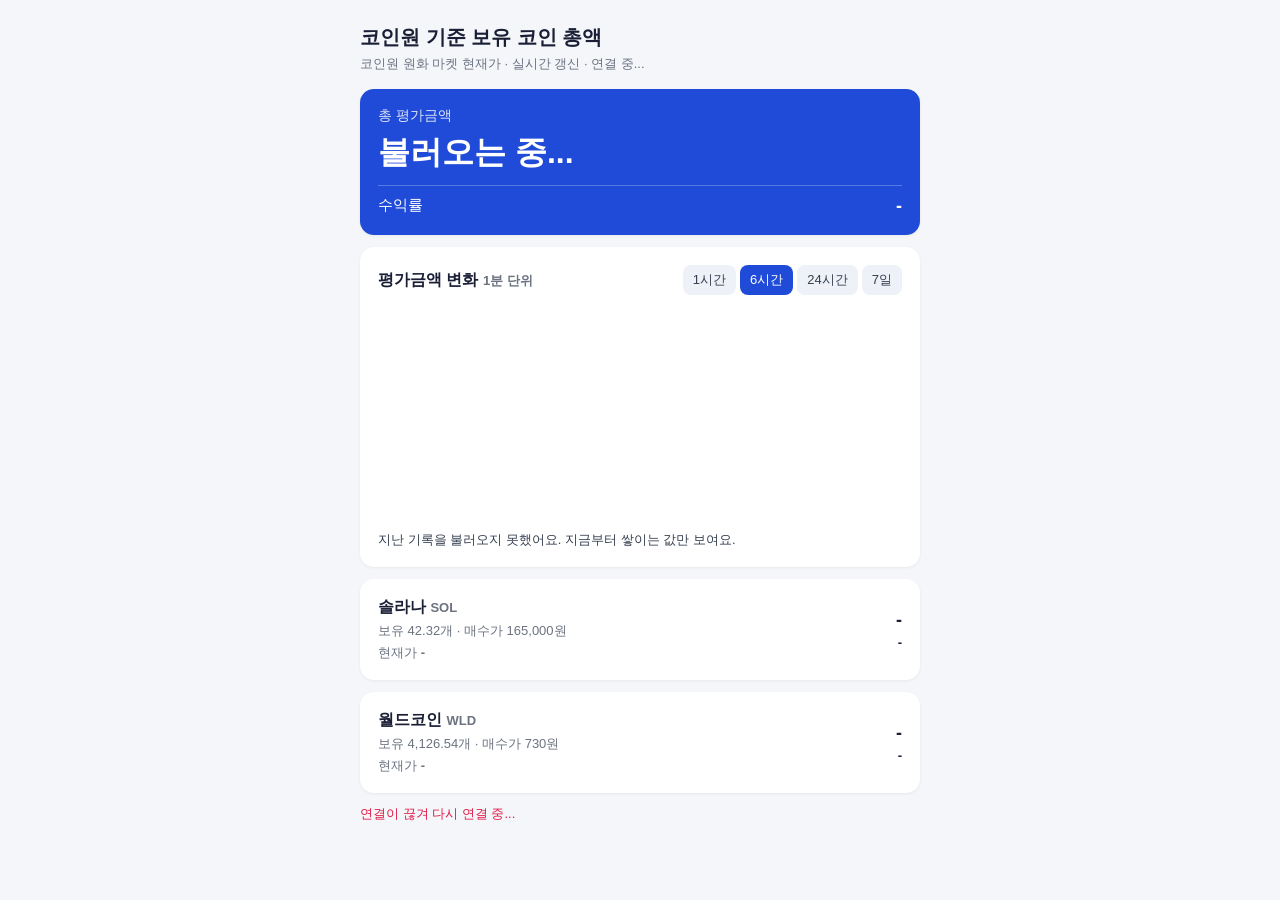
==== index.html @ b9e8d207 "Add files via upload" ====
<!doctype html>
<html lang="ko"><head><meta charset="utf-8"><meta name="viewport" content="width=device-width,initial-scale=1,viewport-fit=cover">
<link rel="manifest" href="manifest.webmanifest">
<link rel="apple-touch-icon" href="apple-touch-icon.png">
<meta name="apple-mobile-web-app-capable" content="yes">
<meta name="mobile-web-app-capable" content="yes">
<meta name="apple-mobile-web-app-title" content="코인 총액">
<meta name="apple-mobile-web-app-status-bar-style" content="default">
<meta name="theme-color" content="#1f4bd8">
<title>코인원 기준 보유 코인 총액</title>
<style>
body{padding-top:max(24px,env(safe-area-inset-top))!important;font-family:-apple-system,"Apple SD Gothic Neo","Malgun Gothic",sans-serif;background:#f4f6fa;margin:0;padding:24px;color:#1a1f36}
.wrap{max-width:560px;margin:auto}
h1{font-size:20px;margin:0 0 4px}.sub{color:#6b7280;font-size:13px;margin-bottom:16px}
.card{background:#fff;border-radius:14px;padding:18px;margin-bottom:12px;box-shadow:0 1px 3px rgba(0,0,0,.06)}
.total{background:#1f4bd8;color:#fff}.total .label{opacity:.85;font-size:14px}.total .v{font-size:32px;font-weight:700;margin-top:6px}
.pl{margin-top:10px;font-size:15px;display:flex;justify-content:space-between;border-top:1px solid rgba(255,255,255,.25);padding-top:10px}
.pl b{font-size:18px}
.row{display:flex;justify-content:space-between;align-items:center;gap:8px}
.name{font-weight:700;font-size:16px}.muted{color:#6b7280;font-size:13px;margin-top:4px}
.val{font-weight:700;font-size:18px;text-align:right}
.up{color:#e11d48}.down{color:#2563eb}
.err{color:#e11d48;font-size:13px;margin-top:8px}
.chart-head{display:flex;justify-content:space-between;align-items:center;margin-bottom:10px}
.tabs button{border:0;background:#eef1f7;color:#374151;padding:6px 10px;border-radius:8px;font-size:13px;margin-left:4px;cursor:pointer}
.tabs button.on{background:#1f4bd8;color:#fff}
#chart{width:100%;height:220px;display:block;touch-action:none}
.tip{font-size:13px;color:#374151;min-height:18px;margin-top:6px}
</style></head><body><div class="wrap">
<h1>코인원 기준 보유 코인 총액</h1>
<div class="sub">코인원 원화 마켓 현재가 · 실시간 갱신 · <span id="time">연결 중...</span></div>
<div class="card total"><div class="label">총 평가금액</div><div class="v" id="total">불러오는 중...</div>
<div class="pl"><span>수익률</span><span><b id="rate2">-</b> <span id="profit2"></span></span></div></div>
<div class="card"><div class="chart-head"><div class="name">평가금액 변화 <span class="muted">1분 단위</span></div>
<div class="tabs"><button data-m="60">1시간</button><button data-m="360" class="on">6시간</button><button data-m="1440">24시간</button><button data-m="10080">7일</button></div></div>
<canvas id="chart"></canvas><div class="tip" id="tip">기록 불러오는 중...</div></div>
<div id="list"></div>
<div class="err" id="err"></div>
</div>
<script>
const coins=[{sym:'SOL',name:'솔라나',qty:42.32,buy:165000},{sym:'WLD',name:'월드코인',qty:4126.54,buy:730}];
const won=n=>Math.round(n).toLocaleString('ko-KR')+'원';
const sign=n=>(n>=0?'+':'-');
document.getElementById('list').innerHTML=coins.map(c=>`<div class="card"><div class="row"><div>
<div class="name">${c.name} <span class="muted">${c.sym}</span></div>
<div class="muted">보유 ${c.qty.toLocaleString('ko-KR')}개 · 매수가 ${c.buy.toLocaleString('ko-KR')}원</div>
<div class="muted">현재가 <b id="p-${c.sym}">-</b> <span id="r-${c.sym}"></span></div></div>
<div class="val"><div id="v-${c.sym}">-</div><div id="g-${c.sym}" style="font-size:13px;margin-top:4px">-</div></div></div></div>`).join('');
function render(){
  if(coins.some(c=>c.price==null))return;
  let sum=0;
  coins.forEach(c=>{const v=c.price*c.qty;sum+=v;
    document.getElementById('p-'+c.sym).textContent=c.price.toLocaleString('ko-KR')+'원';
    const r=document.getElementById('r-'+c.sym);r.textContent=sign(c.rate)+Math.abs(c.rate).toFixed(2)+'%';r.className=c.rate>=0?'up':'down';
    document.getElementById('v-'+c.sym).textContent=won(v);
    const cost=c.buy*c.qty,gp=v-cost,gr=gp/cost*100,g=document.getElementById('g-'+c.sym);
    g.textContent=sign(gr)+Math.abs(gr).toFixed(2)+'% ('+sign(gp)+won(Math.abs(gp))+')';g.className=gr>=0?'up':'down';});
  const tc=coins.reduce((a,c)=>a+c.buy*c.qty,0),p2=sum-tc,pr2=p2/tc*100;
  document.getElementById('rate2').textContent=sign(pr2)+Math.abs(pr2).toFixed(2)+'%';
  document.getElementById('profit2').textContent='('+sign(p2)+won(Math.abs(p2))+')';
  document.getElementById('total').textContent=won(sum);
  document.title=won(sum)+' ('+sign(pr2)+Math.abs(pr2).toFixed(2)+'%)';
}
let ws,pingTimer;
function connect(){
  ws=new WebSocket('wss://stream.coinone.co.kr');
  ws.onopen=()=>{document.getElementById('err').textContent='';
    coins.forEach(c=>ws.send(JSON.stringify({request_type:'SUBSCRIBE',channel:'TICKER',topic:{quote_currency:'KRW',target_currency:c.sym}})));
    clearInterval(pingTimer);pingTimer=setInterval(()=>ws.readyState===1&&ws.send(JSON.stringify({request_type:'PING'})),60000);};
  ws.onmessage=e=>{const m=JSON.parse(e.data);if(m.response_type!=='DATA')return;const d=m.data;
    const c=coins.find(x=>x.sym===d.target_currency);if(!c)return;c.price=+d.last;c.rate=(d.last-d.first)/d.first*100;
    document.getElementById('time').textContent=new Date(+d.timestamp).toLocaleTimeString('ko-KR')+' 기준';render();addLive();};
  ws.onclose=()=>{document.getElementById('err').textContent='연결이 끊겨 다시 연결 중...';setTimeout(connect,3000)};
}

// ---- 차트 ----
const STEP=60000;let series=new Map(),range=360,hover=null;
const totalOf=(s,w)=>s*coins[0].qty+w*coins[1].qty;
const COST=coins.reduce((a,c)=>a+c.buy*c.qty,0);
async function loadHistory(){
  try{const h=await (await fetch('https://raw.githubusercontent.com/jtl10231-oss/coin-total/data/history.json?t='+Date.now())).json();
    h.SOL.forEach((v,i)=>{const t=h.t0+i*h.step;if(!series.has(t))series.set(t,totalOf(v,h.WLD[i]))});drawChart();
  }catch(e){document.getElementById('tip').textContent='지난 기록을 불러오지 못했어요. 지금부터 쌓이는 값만 보여요.'}
}
function addLive(){if(coins.some(c=>c.price==null))return;const t=Math.floor(Date.now()/STEP)*STEP;series.set(t,totalOf(coins[0].price,coins[1].price));drawChart();}
const man=v=>(v/10000).toLocaleString('ko-KR',{maximumFractionDigits:0})+'만';
const hm=t=>{const d=new Date(t);return (range>1440?(d.getMonth()+1)+'/'+d.getDate()+' ':'')+String(d.getHours()).padStart(2,'0')+':'+String(d.getMinutes()).padStart(2,'0')};
function pts(){const now=Date.now(),from=now-range*STEP;return [...series.entries()].filter(([t])=>t>=from).sort((a,b)=>a[0]-b[0]);}
function drawChart(){
  const cv=document.getElementById('chart'),dpr=window.devicePixelRatio||1,W=cv.clientWidth,H=cv.clientHeight;
  cv.width=W*dpr;cv.height=H*dpr;const g=cv.getContext('2d');g.scale(dpr,dpr);g.clearRect(0,0,W,H);
  const p=pts();if(p.length<2){return}
  const L=6,R=W-52,T=8,B=H-22;
  let lo=Math.min(...p.map(x=>x[1])),hi=Math.max(...p.map(x=>x[1]));
  if(COST>lo-(hi-lo)*0.3&&COST<hi+(hi-lo)*0.3){lo=Math.min(lo,COST);hi=Math.max(hi,COST)}
  const pad=(hi-lo)*0.08||hi*0.001;lo-=pad;hi+=pad;
  const t0=p[0][0],t1=p[p.length-1][0];
  const X=t=>L+(R-L)*(t-t0)/Math.max(1,t1-t0),Y=v=>B-(B-T)*(v-lo)/(hi-lo);
  g.font='11px -apple-system,sans-serif';g.fillStyle='#9ca3af';g.strokeStyle='#eef1f7';g.lineWidth=1;
  for(let i=0;i<=3;i++){const v=lo+(hi-lo)*i/3,y=Y(v);g.beginPath();g.moveTo(L,y);g.lineTo(R,y);g.stroke();g.fillText(man(v),R+4,y+4);}
  g.fillText(hm(t0),L,H-6);const e=hm(t1);g.fillText(e,R-g.measureText(e).width,H-6);
  if(COST>lo&&COST<hi){g.setLineDash([4,4]);g.strokeStyle='#9ca3af';g.beginPath();g.moveTo(L,Y(COST));g.lineTo(R,Y(COST));g.stroke();g.setLineDash([]);g.fillStyle='#6b7280';g.fillText('본전',L+2,Y(COST)-4);}
  const last=p[p.length-1][1],col=last>=COST?'#e11d48':'#2563eb';
  g.strokeStyle=col;g.lineWidth=1.8;g.beginPath();p.forEach(([t,v],i)=>i?g.lineTo(X(t),Y(v)):g.moveTo(X(t),Y(v)));g.stroke();
  let sel=p[p.length-1];
  if(hover!=null){const tt=t0+(t1-t0)*Math.min(1,Math.max(0,(hover-L)/(R-L)));sel=p.reduce((a,b)=>Math.abs(b[0]-tt)<Math.abs(a[0]-tt)?b:a);
    g.strokeStyle='#d1d5db';g.lineWidth=1;g.beginPath();g.moveTo(X(sel[0]),T);g.lineTo(X(sel[0]),B);g.stroke();}
  g.fillStyle=col;g.beginPath();g.arc(X(sel[0]),Y(sel[1]),3.5,0,7);g.fill();
  const r=(sel[1]-COST)/COST*100,d=new Date(sel[0]);
  document.getElementById('tip').innerHTML=`${d.getMonth()+1}/${d.getDate()} ${String(d.getHours()).padStart(2,'0')}:${String(d.getMinutes()).padStart(2,'0')} · <b>${won(sel[1])}</b> <span class="${r>=0?'up':'down'}">${sign(r)}${Math.abs(r).toFixed(2)}%</span>`;
}
const cvs=document.getElementById('chart');
const mv=e=>{const b=cvs.getBoundingClientRect();hover=(e.touches?e.touches[0].clientX:e.clientX)-b.left;drawChart();};
cvs.addEventListener('mousemove',mv);cvs.addEventListener('touchmove',mv,{passive:true});cvs.addEventListener('touchstart',mv,{passive:true});
['mouseleave','touchend'].forEach(ev=>cvs.addEventListener(ev,()=>{hover=null;drawChart()}));
document.querySelectorAll('.tabs button').forEach(b=>b.onclick=()=>{document.querySelectorAll('.tabs button').forEach(x=>x.classList.remove('on'));b.classList.add('on');range=+b.dataset.m;drawChart();});
window.addEventListener('resize',drawChart);
loadHistory();setInterval(loadHistory,5*60000);

if('serviceWorker' in navigator)navigator.serviceWorker.register('sw.js').catch(()=>{});
connect();
</script></body></html>
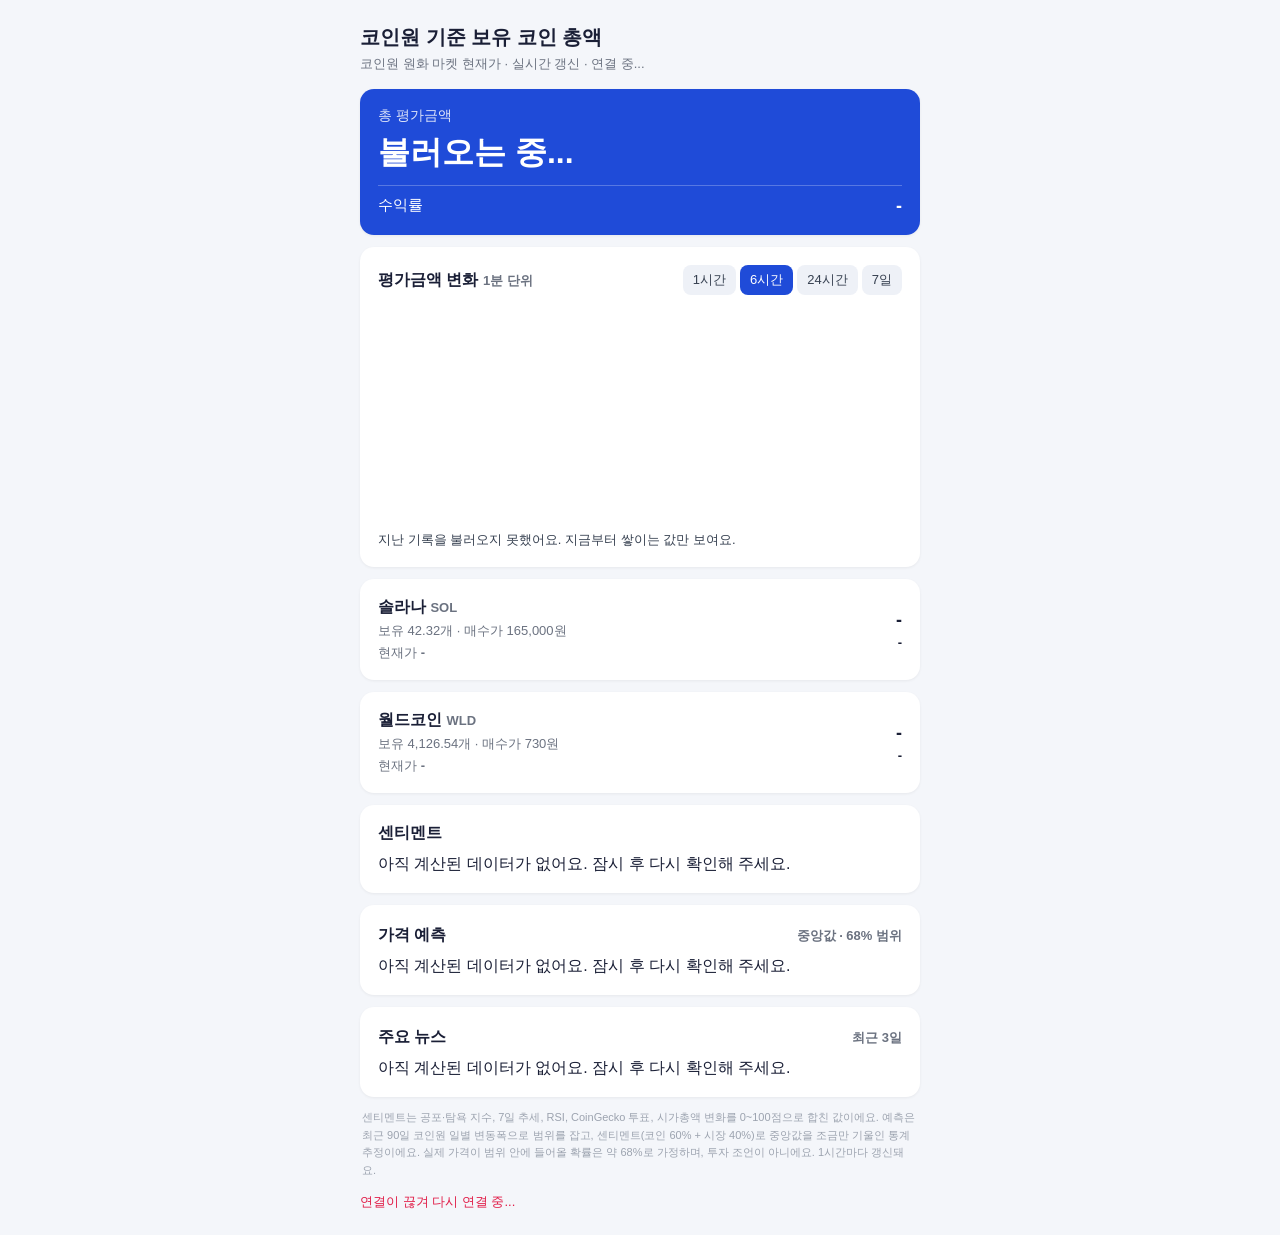
==== commit 8702704e: "Add files via upload" ====
--- a/index.html
+++ b/index.html
@@ -26,6 +26,21 @@
 .tabs button.on{background:#1f4bd8;color:#fff}
 #chart{width:100%;height:220px;display:block;touch-action:none}
 .tip{font-size:13px;color:#374151;min-height:18px;margin-top:6px}
+.sec-title{font-weight:700;font-size:16px;margin-bottom:10px;display:flex;justify-content:space-between;align-items:baseline}
+.senti{padding:10px 0;border-top:1px solid #f0f2f6}.senti:first-of-type{border-top:0;padding-top:0}
+.senti .top{display:flex;justify-content:space-between;align-items:baseline}
+.bar{height:8px;border-radius:4px;background:linear-gradient(90deg,#2563eb,#9ca3af 50%,#e11d48);position:relative;margin:8px 0 6px}
+.bar i{position:absolute;top:-4px;width:4px;height:16px;border-radius:2px;background:#111827;transform:translateX(-2px)}
+.parts{font-size:12px;color:#6b7280;line-height:1.6}
+table.fc{width:100%;border-collapse:collapse;font-size:13px}
+table.fc th{color:#6b7280;font-weight:600;text-align:right;padding:6px 4px;border-bottom:1px solid #eef1f7}
+table.fc th:first-child,table.fc td:first-child{text-align:left}
+table.fc td{text-align:right;padding:8px 4px;border-bottom:1px solid #f4f6fa;vertical-align:top}
+table.fc td b{font-size:14px}.rng{display:block;font-size:11px;color:#9ca3af;margin-top:2px}
+.news h4{margin:12px 0 6px;font-size:14px}.news h4:first-child{margin-top:0}
+.news a{display:block;color:#1a1f36;text-decoration:none;font-size:14px;line-height:1.45;padding:6px 0;border-top:1px solid #f4f6fa}
+.news a span{display:block;font-size:11px;color:#9ca3af;margin-top:2px}
+.note{font-size:11px;color:#9ca3af;line-height:1.6;margin:4px 2px 14px}
 </style></head><body><div class="wrap">
 <h1>코인원 기준 보유 코인 총액</h1>
 <div class="sub">코인원 원화 마켓 현재가 · 실시간 갱신 · <span id="time">연결 중...</span></div>
@@ -35,6 +50,10 @@
 <div class="tabs"><button data-m="60">1시간</button><button data-m="360" class="on">6시간</button><button data-m="1440">24시간</button><button data-m="10080">7일</button></div></div>
 <canvas id="chart"></canvas><div class="tip" id="tip">기록 불러오는 중...</div></div>
 <div id="list"></div>
+<div class="card"><div class="sec-title">센티멘트 <span class="muted" id="fcTime"></span></div><div id="senti">불러오는 중...</div></div>
+<div class="card"><div class="sec-title">가격 예측 <span class="muted">중앙값 · 68% 범위</span></div><div id="fc">불러오는 중...</div></div>
+<div class="card news"><div class="sec-title">주요 뉴스 <span class="muted">최근 3일</span></div><div id="news">불러오는 중...</div></div>
+<div class="note">센티멘트는 공포·탐욕 지수, 7일 추세, RSI, CoinGecko 투표, 시가총액 변화를 0~100점으로 합친 값이에요. 예측은 최근 90일 코인원 일별 변동폭으로 범위를 잡고, 센티멘트(코인 60% + 시장 40%)로 중앙값을 조금만 기울인 통계 추정이에요. 실제 가격이 범위 안에 들어올 확률은 약 68%로 가정하며, 투자 조언이 아니에요. 1시간마다 갱신돼요.</div>
 <div class="err" id="err"></div>
 </div>
 <script>
@@ -117,6 +136,32 @@
 window.addEventListener('resize',drawChart);
 loadHistory();setInterval(loadHistory,5*60000);
 
+
+// ---- 센티멘트 · 예측 · 뉴스 ----
+const r100=v=>Math.round(v/100)*100, r1=v=>Math.round(v), r1000=v=>Math.round(v/1000)*1000;
+const fmtW=v=>v.toLocaleString('ko-KR')+'원';
+const ago=t=>{const m=Math.round((Date.now()-t)/60000);return m<60?m+'분 전':m<1440?Math.round(m/60)+'시간 전':Math.round(m/1440)+'일 전'};
+const esc=x=>String(x).replace(/[&<>"]/g,c=>({'&':'&amp;','<':'&lt;','>':'&gt;','"':'&quot;'}[c]));
+function sentiRow(name,o){const sc=o.score,cl=sc>=60?'up':sc<40?'down':'';
+  return `<div class="senti"><div class="top"><span class="name">${name}</span><span><b class="${cl}" style="font-size:18px">${sc}</b><span class="muted"> / 100 · ${o.label}</span></span></div>
+  <div class="bar"><i style="left:${sc}%"></i></div><div class="parts">${o.parts.map(p=>`${p.name} ${esc(p.raw)}`).join(' · ')}</div></div>`}
+async function loadForecast(){
+  try{
+    const f=await (await fetch('https://raw.githubusercontent.com/jtl10231-oss/coin-total/data/forecast.json?t='+Date.now())).json();
+    const d=new Date(f.updated);document.getElementById('fcTime').textContent=`${d.getMonth()+1}/${d.getDate()} ${String(d.getHours()).padStart(2,'0')}:${String(d.getMinutes()).padStart(2,'0')} 계산`;
+    document.getElementById('senti').innerHTML=sentiRow('코인 시장 전반',f.market)+sentiRow('솔라나',f.SOL.sentiment)+sentiRow('월드코인',f.WLD.sentiment);
+    const lab={1:'1일 후',3:'3일 후',7:'7일 후',14:'2주 후'};
+    const rate=v=>`<span class="${v>=0?'up':'down'}">${sign(v)}${Math.abs(v).toFixed(1)}%</span>`;
+    document.getElementById('fc').innerHTML=`<table class="fc"><tr><th>기간</th><th>솔라나</th><th>월드코인</th><th>총 평가금액</th></tr>`+
+      f.forecast.map(x=>`<tr><td>${lab[x.days]}</td>
+      <td><b>${fmtW(r100(x.SOL.mid))}</b><span class="rng">${r100(x.SOL.low).toLocaleString('ko-KR')}~${r100(x.SOL.high).toLocaleString('ko-KR')}</span></td>
+      <td><b>${fmtW(r1(x.WLD.mid))}</b><span class="rng">${r1(x.WLD.low).toLocaleString('ko-KR')}~${r1(x.WLD.high).toLocaleString('ko-KR')}</span></td>
+      <td><b>${fmtW(r1000(x.TOTAL.mid))}</b> ${rate(x.TOTAL.midRate)}<span class="rng">${rate(x.TOTAL.lowRate)} ~ ${rate(x.TOTAL.highRate)}</span></td></tr>`).join('')+`</table>`;
+    const nl=(arr)=>arr.length?arr.map(n=>`<a href="${esc(n.link)}" target="_blank" rel="noopener">${esc(n.title)}<span>${esc(n.source)} · ${ago(n.date)}</span></a>`).join(''):'<div class="muted">최근 3일 뉴스가 없어요.</div>';
+    document.getElementById('news').innerHTML=`<h4>솔라나</h4>${nl(f.news?.SOL||[])}<h4>월드코인</h4>${nl(f.news?.WLD||[])}`;
+  }catch(e){['senti','fc','news'].forEach(id=>document.getElementById(id).textContent='아직 계산된 데이터가 없어요. 잠시 후 다시 확인해 주세요.')}
+}
+loadForecast();setInterval(loadForecast,10*60000);
 if('serviceWorker' in navigator)navigator.serviceWorker.register('sw.js').catch(()=>{});
 connect();
 </script></body></html>
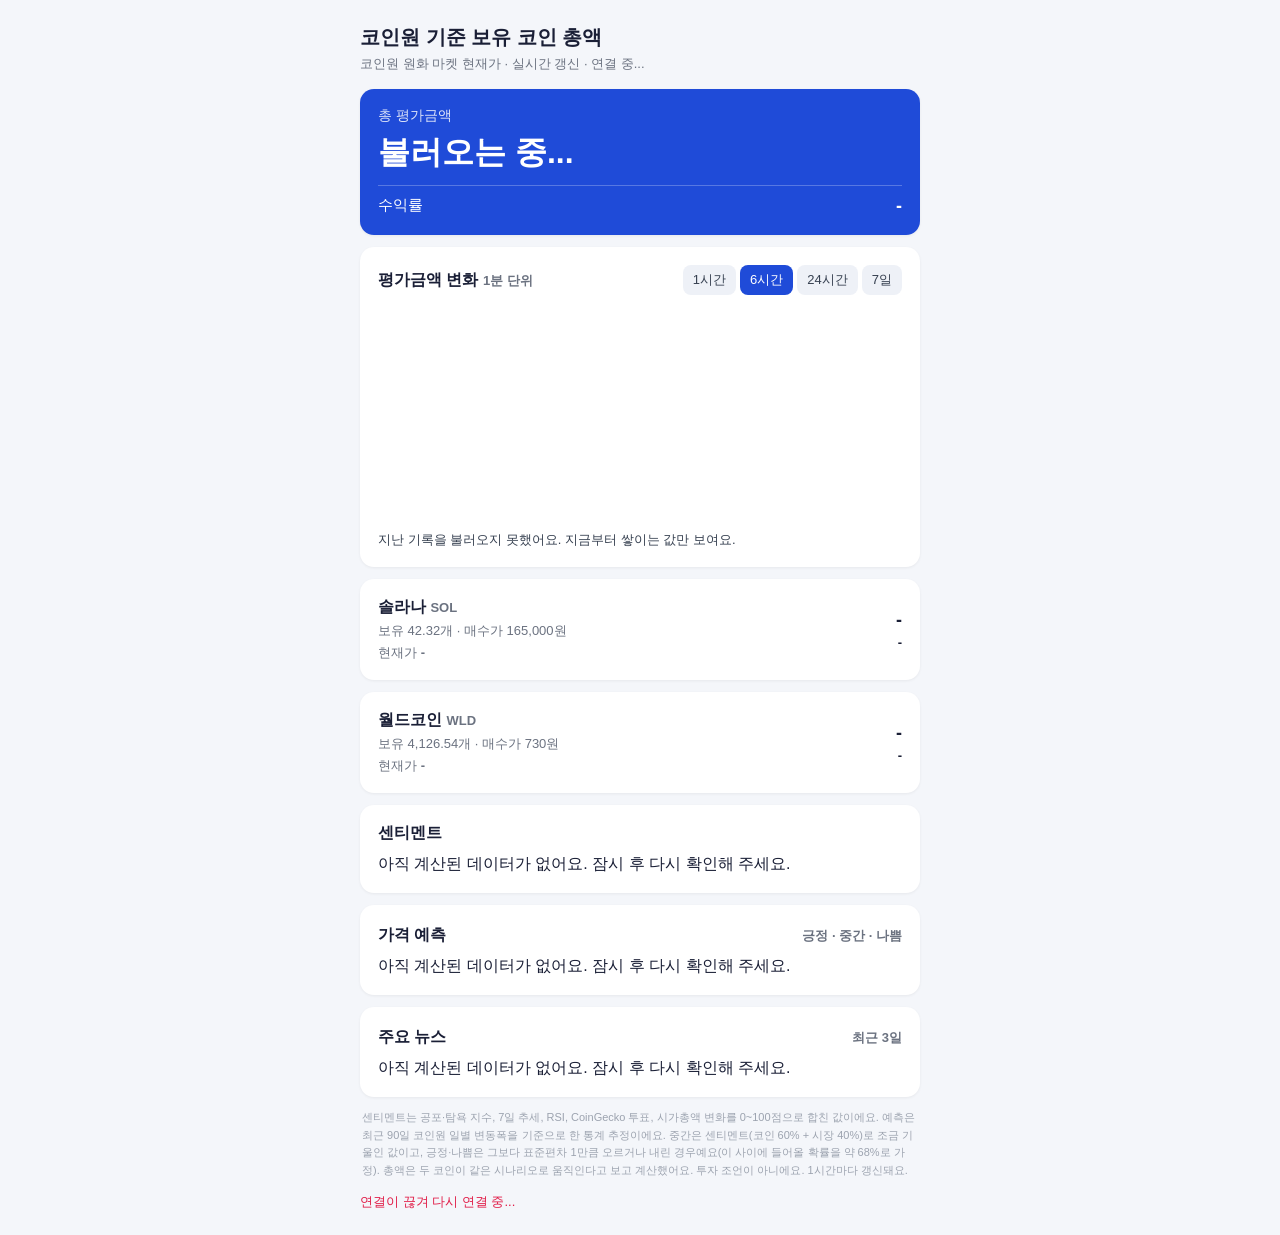
==== commit 6b669667: "Add files via upload" ====
--- a/index.html
+++ b/index.html
@@ -36,7 +36,8 @@
 table.fc th{color:#6b7280;font-weight:600;text-align:right;padding:6px 4px;border-bottom:1px solid #eef1f7}
 table.fc th:first-child,table.fc td:first-child{text-align:left}
 table.fc td{text-align:right;padding:8px 4px;border-bottom:1px solid #f4f6fa;vertical-align:top}
-table.fc td b{font-size:14px}.rng{display:block;font-size:11px;color:#9ca3af;margin-top:2px}
+table.fc td b{font-size:14px}
+table.fc tr.grp td{font-weight:700;color:#1a1f36;background:#f7f8fb;padding:6px 6px;font-size:13px}.rng{display:block;font-size:11px;color:#9ca3af;margin-top:2px}
 .news h4{margin:12px 0 6px;font-size:14px}.news h4:first-child{margin-top:0}
 .news a{display:block;color:#1a1f36;text-decoration:none;font-size:14px;line-height:1.45;padding:6px 0;border-top:1px solid #f4f6fa}
 .news a span{display:block;font-size:11px;color:#9ca3af;margin-top:2px}
@@ -51,9 +52,9 @@
 <canvas id="chart"></canvas><div class="tip" id="tip">기록 불러오는 중...</div></div>
 <div id="list"></div>
 <div class="card"><div class="sec-title">센티멘트 <span class="muted" id="fcTime"></span></div><div id="senti">불러오는 중...</div></div>
-<div class="card"><div class="sec-title">가격 예측 <span class="muted">중앙값 · 68% 범위</span></div><div id="fc">불러오는 중...</div></div>
+<div class="card"><div class="sec-title">가격 예측 <span class="muted">긍정 · 중간 · 나쁨</span></div><div id="fc">불러오는 중...</div></div>
 <div class="card news"><div class="sec-title">주요 뉴스 <span class="muted">최근 3일</span></div><div id="news">불러오는 중...</div></div>
-<div class="note">센티멘트는 공포·탐욕 지수, 7일 추세, RSI, CoinGecko 투표, 시가총액 변화를 0~100점으로 합친 값이에요. 예측은 최근 90일 코인원 일별 변동폭으로 범위를 잡고, 센티멘트(코인 60% + 시장 40%)로 중앙값을 조금만 기울인 통계 추정이에요. 실제 가격이 범위 안에 들어올 확률은 약 68%로 가정하며, 투자 조언이 아니에요. 1시간마다 갱신돼요.</div>
+<div class="note">센티멘트는 공포·탐욕 지수, 7일 추세, RSI, CoinGecko 투표, 시가총액 변화를 0~100점으로 합친 값이에요. 예측은 최근 90일 코인원 일별 변동폭을 기준으로 한 통계 추정이에요. 중간은 센티멘트(코인 60% + 시장 40%)로 조금 기울인 값이고, 긍정·나쁨은 그보다 표준편차 1만큼 오르거나 내린 경우예요(이 사이에 들어올 확률을 약 68%로 가정). 총액은 두 코인이 같은 시나리오로 움직인다고 보고 계산했어요. 투자 조언이 아니에요. 1시간마다 갱신돼요.</div>
 <div class="err" id="err"></div>
 </div>
 <script>
@@ -152,11 +153,12 @@
     document.getElementById('senti').innerHTML=sentiRow('코인 시장 전반',f.market)+sentiRow('솔라나',f.SOL.sentiment)+sentiRow('월드코인',f.WLD.sentiment);
     const lab={1:'1일 후',3:'3일 후',7:'7일 후',14:'2주 후'};
     const rate=v=>`<span class="${v>=0?'up':'down'}">${sign(v)}${Math.abs(v).toFixed(1)}%</span>`;
-    document.getElementById('fc').innerHTML=`<table class="fc"><tr><th>기간</th><th>솔라나</th><th>월드코인</th><th>총 평가금액</th></tr>`+
-      f.forecast.map(x=>`<tr><td>${lab[x.days]}</td>
-      <td><b>${fmtW(r100(x.SOL.mid))}</b><span class="rng">${r100(x.SOL.low).toLocaleString('ko-KR')}~${r100(x.SOL.high).toLocaleString('ko-KR')}</span></td>
-      <td><b>${fmtW(r1(x.WLD.mid))}</b><span class="rng">${r1(x.WLD.low).toLocaleString('ko-KR')}~${r1(x.WLD.high).toLocaleString('ko-KR')}</span></td>
-      <td><b>${fmtW(r1000(x.TOTAL.mid))}</b> ${rate(x.TOTAL.midRate)}<span class="rng">${rate(x.TOTAL.lowRate)} ~ ${rate(x.TOTAL.highRate)}</span></td></tr>`).join('')+`</table>`;
+    const Q={SOL:coins[0].qty,WLD:coins[1].qty};
+    const sc=[['긍정','high','up'],['중간','mid',''],['나쁨','low','down']];
+    document.getElementById('fc').innerHTML=`<table class="fc"><tr><th>시나리오</th><th>솔라나</th><th>월드코인</th><th>총액 (수익률)</th></tr>`+
+      f.forecast.map(x=>`<tr class="grp"><td colspan="4">${lab[x.days]}</td></tr>`+sc.map(([nm,k,cl])=>{
+        const sp=r100(x.SOL[k]),wp=r1(x.WLD[k]),tot=r1000(sp*Q.SOL+wp*Q.WLD),rt=(tot-COST)/COST*100;
+        return `<tr><td><span class="${cl}">${nm}</span></td><td>${fmtW(sp)}</td><td>${fmtW(wp)}</td><td><b>${fmtW(tot)}</b> ${rate(rt)}</td></tr>`}).join('')).join('')+`</table>`;
     const nl=(arr)=>arr.length?arr.map(n=>`<a href="${esc(n.link)}" target="_blank" rel="noopener">${esc(n.title)}<span>${esc(n.source)} · ${ago(n.date)}</span></a>`).join(''):'<div class="muted">최근 3일 뉴스가 없어요.</div>';
     document.getElementById('news').innerHTML=`<h4>솔라나</h4>${nl(f.news?.SOL||[])}<h4>월드코인</h4>${nl(f.news?.WLD||[])}`;
   }catch(e){['senti','fc','news'].forEach(id=>document.getElementById(id).textContent='아직 계산된 데이터가 없어요. 잠시 후 다시 확인해 주세요.')}
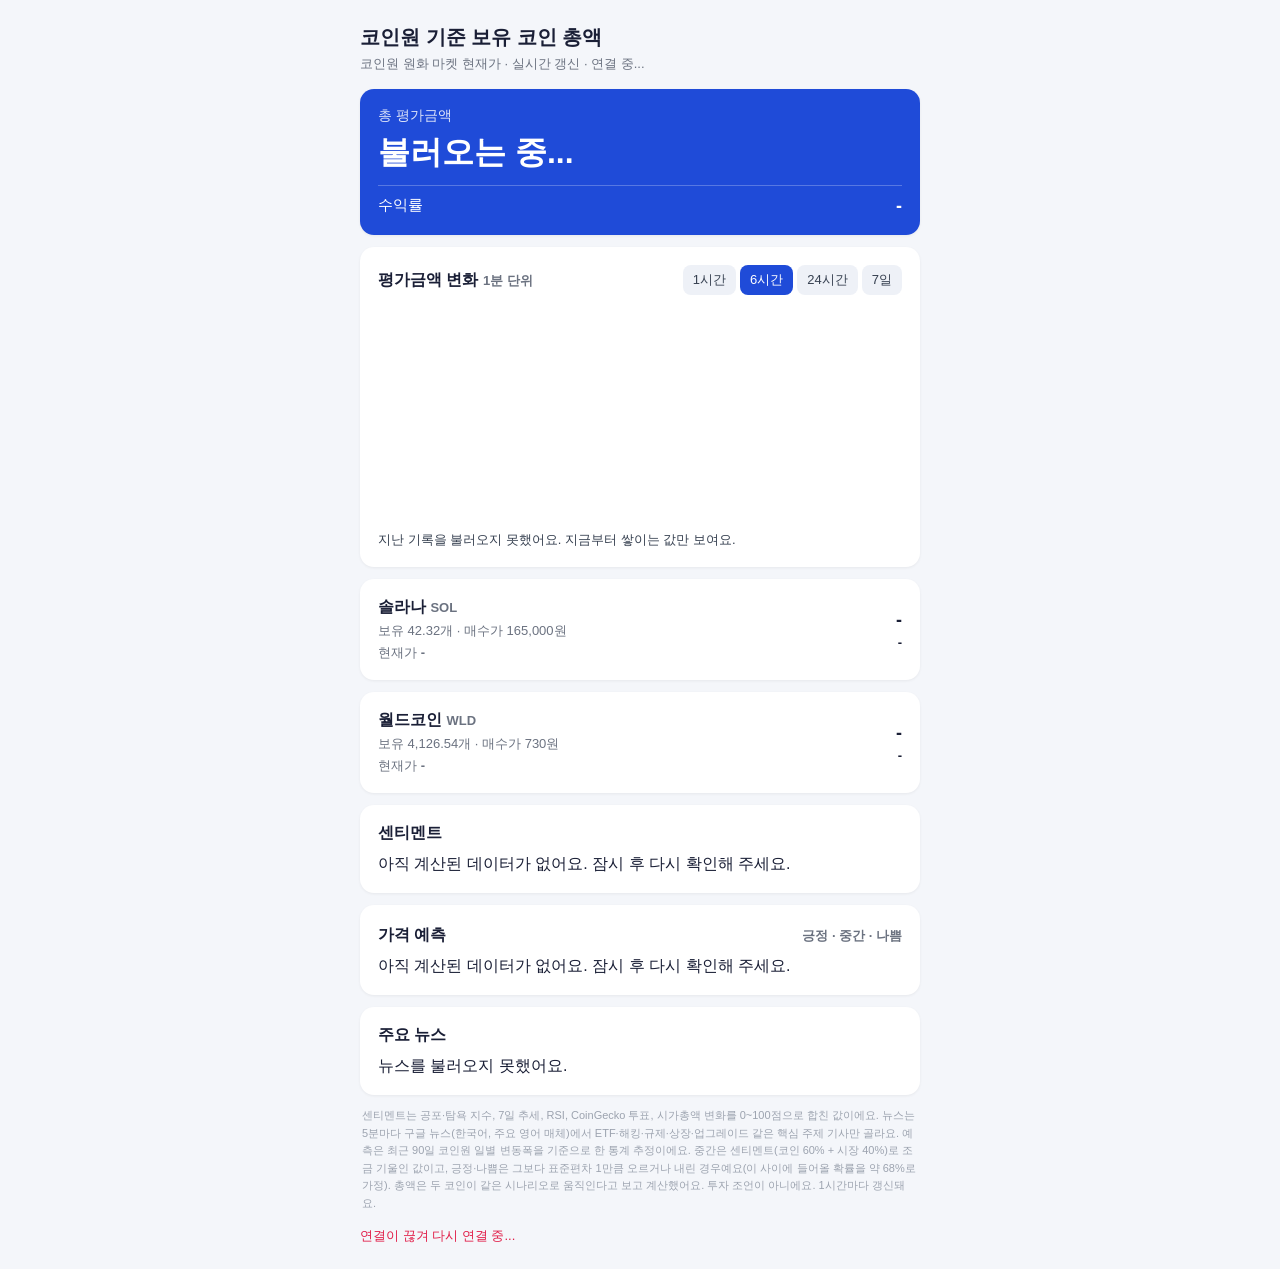
==== commit a793a79f: "Add files via upload" ====
--- a/index.html
+++ b/index.html
@@ -53,8 +53,8 @@
 <div id="list"></div>
 <div class="card"><div class="sec-title">센티멘트 <span class="muted" id="fcTime"></span></div><div id="senti">불러오는 중...</div></div>
 <div class="card"><div class="sec-title">가격 예측 <span class="muted">긍정 · 중간 · 나쁨</span></div><div id="fc">불러오는 중...</div></div>
-<div class="card news"><div class="sec-title">주요 뉴스 <span class="muted">최근 3일</span></div><div id="news">불러오는 중...</div></div>
-<div class="note">센티멘트는 공포·탐욕 지수, 7일 추세, RSI, CoinGecko 투표, 시가총액 변화를 0~100점으로 합친 값이에요. 예측은 최근 90일 코인원 일별 변동폭을 기준으로 한 통계 추정이에요. 중간은 센티멘트(코인 60% + 시장 40%)로 조금 기울인 값이고, 긍정·나쁨은 그보다 표준편차 1만큼 오르거나 내린 경우예요(이 사이에 들어올 확률을 약 68%로 가정). 총액은 두 코인이 같은 시나리오로 움직인다고 보고 계산했어요. 투자 조언이 아니에요. 1시간마다 갱신돼요.</div>
+<div class="card news"><div class="sec-title">주요 뉴스 <span class="muted" id="newsTime"></span></div><div id="news">불러오는 중...</div></div>
+<div class="note">센티멘트는 공포·탐욕 지수, 7일 추세, RSI, CoinGecko 투표, 시가총액 변화를 0~100점으로 합친 값이에요. 뉴스는 5분마다 구글 뉴스(한국어, 주요 영어 매체)에서 ETF·해킹·규제·상장·업그레이드 같은 핵심 주제 기사만 골라요. 예측은 최근 90일 코인원 일별 변동폭을 기준으로 한 통계 추정이에요. 중간은 센티멘트(코인 60% + 시장 40%)로 조금 기울인 값이고, 긍정·나쁨은 그보다 표준편차 1만큼 오르거나 내린 경우예요(이 사이에 들어올 확률을 약 68%로 가정). 총액은 두 코인이 같은 시나리오로 움직인다고 보고 계산했어요. 투자 조언이 아니에요. 1시간마다 갱신돼요.</div>
 <div class="err" id="err"></div>
 </div>
 <script>
@@ -99,10 +99,15 @@
 const COST=coins.reduce((a,c)=>a+c.buy*c.qty,0);
 async function loadHistory(){
   try{const h=await (await fetch('https://raw.githubusercontent.com/jtl10231-oss/coin-total/data/history.json?t='+Date.now())).json();
-    h.SOL.forEach((v,i)=>{const t=h.t0+i*h.step;if(!series.has(t))series.set(t,totalOf(v,h.WLD[i]))});drawChart();
+    const cur=Math.floor(Date.now()/STEP)*STEP;h.SOL.forEach((v,i)=>{const t=h.t0+i*h.step;if(t<cur)series.set(t,totalOf(v,h.WLD[i]))});drawChart();
   }catch(e){document.getElementById('tip').textContent='지난 기록을 불러오지 못했어요. 지금부터 쌓이는 값만 보여요.'}
 }
-function addLive(){if(coins.some(c=>c.price==null))return;const t=Math.floor(Date.now()/STEP)*STEP;series.set(t,totalOf(coins[0].price,coins[1].price));drawChart();}
+const LS='liveTotals';
+try{const o=JSON.parse(localStorage.getItem(LS)||'{}');const cut=Date.now()-7*1440*STEP;Object.entries(o).forEach(([t,v])=>{if(+t>=cut)series.set(+t,v)})}catch(e){}
+let lastSave=0;
+function addLive(){if(coins.some(c=>c.price==null))return;const t=Math.floor(Date.now()/STEP)*STEP;series.set(t,totalOf(coins[0].price,coins[1].price));
+  if(Date.now()-lastSave>15000){lastSave=Date.now();try{const cut=Date.now()-1440*STEP,o={};series.forEach((v,k)=>{if(k>=cut)o[k]=v});localStorage.setItem(LS,JSON.stringify(o))}catch(e){}}
+  drawChart();}
 const man=v=>(v/10000).toLocaleString('ko-KR',{maximumFractionDigits:0})+'만';
 const hm=t=>{const d=new Date(t);return (range>1440?(d.getMonth()+1)+'/'+d.getDate()+' ':'')+String(d.getHours()).padStart(2,'0')+':'+String(d.getMinutes()).padStart(2,'0')};
 function pts(){const now=Date.now(),from=now-range*STEP;return [...series.entries()].filter(([t])=>t>=from).sort((a,b)=>a[0]-b[0]);}
@@ -141,7 +146,7 @@
 // ---- 센티멘트 · 예측 · 뉴스 ----
 const r100=v=>Math.round(v/100)*100, r1=v=>Math.round(v), r1000=v=>Math.round(v/1000)*1000;
 const fmtW=v=>v.toLocaleString('ko-KR')+'원';
-const ago=t=>{const m=Math.round((Date.now()-t)/60000);return m<60?m+'분 전':m<1440?Math.round(m/60)+'시간 전':Math.round(m/1440)+'일 전'};
+const ago=t=>{const m=Math.round((Date.now()-t)/60000);return m<1?'방금':m<60?m+'분 전':m<1440?Math.round(m/60)+'시간 전':Math.round(m/1440)+'일 전'};
 const esc=x=>String(x).replace(/[&<>"]/g,c=>({'&':'&amp;','<':'&lt;','>':'&gt;','"':'&quot;'}[c]));
 function sentiRow(name,o){const sc=o.score,cl=sc>=60?'up':sc<40?'down':'';
   return `<div class="senti"><div class="top"><span class="name">${name}</span><span><b class="${cl}" style="font-size:18px">${sc}</b><span class="muted"> / 100 · ${o.label}</span></span></div>
@@ -159,11 +164,19 @@
       f.forecast.map(x=>`<tr class="grp"><td colspan="4">${lab[x.days]}</td></tr>`+sc.map(([nm,k,cl])=>{
         const sp=r100(x.SOL[k]),wp=r1(x.WLD[k]),tot=r1000(sp*Q.SOL+wp*Q.WLD),rt=(tot-COST)/COST*100;
         return `<tr><td><span class="${cl}">${nm}</span></td><td>${fmtW(sp)}</td><td>${fmtW(wp)}</td><td><b>${fmtW(tot)}</b> ${rate(rt)}</td></tr>`}).join('')).join('')+`</table>`;
-    const nl=(arr)=>arr.length?arr.map(n=>`<a href="${esc(n.link)}" target="_blank" rel="noopener">${esc(n.title)}<span>${esc(n.source)} · ${ago(n.date)}</span></a>`).join(''):'<div class="muted">최근 3일 뉴스가 없어요.</div>';
-    document.getElementById('news').innerHTML=`<h4>솔라나</h4>${nl(f.news?.SOL||[])}<h4>월드코인</h4>${nl(f.news?.WLD||[])}`;
-  }catch(e){['senti','fc','news'].forEach(id=>document.getElementById(id).textContent='아직 계산된 데이터가 없어요. 잠시 후 다시 확인해 주세요.')}
+  }catch(e){['senti','fc'].forEach(id=>document.getElementById(id).textContent='아직 계산된 데이터가 없어요. 잠시 후 다시 확인해 주세요.')}
 }
 loadForecast();setInterval(loadForecast,10*60000);
+async function loadNews(){
+  try{
+    const f=await (await fetch('https://raw.githubusercontent.com/jtl10231-oss/coin-total/data/news.json?t='+Date.now())).json();
+    const item=n=>`<a href="${esc(n.link)}" target="_blank" rel="noopener">${esc(n.title)}<span>${esc(n.source)} · ${ago(n.date)}</span></a>`;
+    const block=(arr,lat)=>arr.length?arr.map(item).join(''):`<div class="muted" style="padding:6px 0">최근 48시간 동안 중요 뉴스가 없어요.</div>`+(lat?`<div style="opacity:.55">${item(lat)}</div>`:'');
+    document.getElementById('news').innerHTML=`<h4>솔라나</h4>${block(f.SOL||[],f.SOL_latest)}<h4>월드코인</h4>${block(f.WLD||[],f.WLD_latest)}`;
+    document.getElementById('newsTime').textContent=ago(f.updated)+' 확인';
+  }catch(e){document.getElementById('news').textContent='뉴스를 불러오지 못했어요.'}
+}
+loadNews();setInterval(loadNews,3*60000);
 if('serviceWorker' in navigator)navigator.serviceWorker.register('sw.js').catch(()=>{});
 connect();
 </script></body></html>
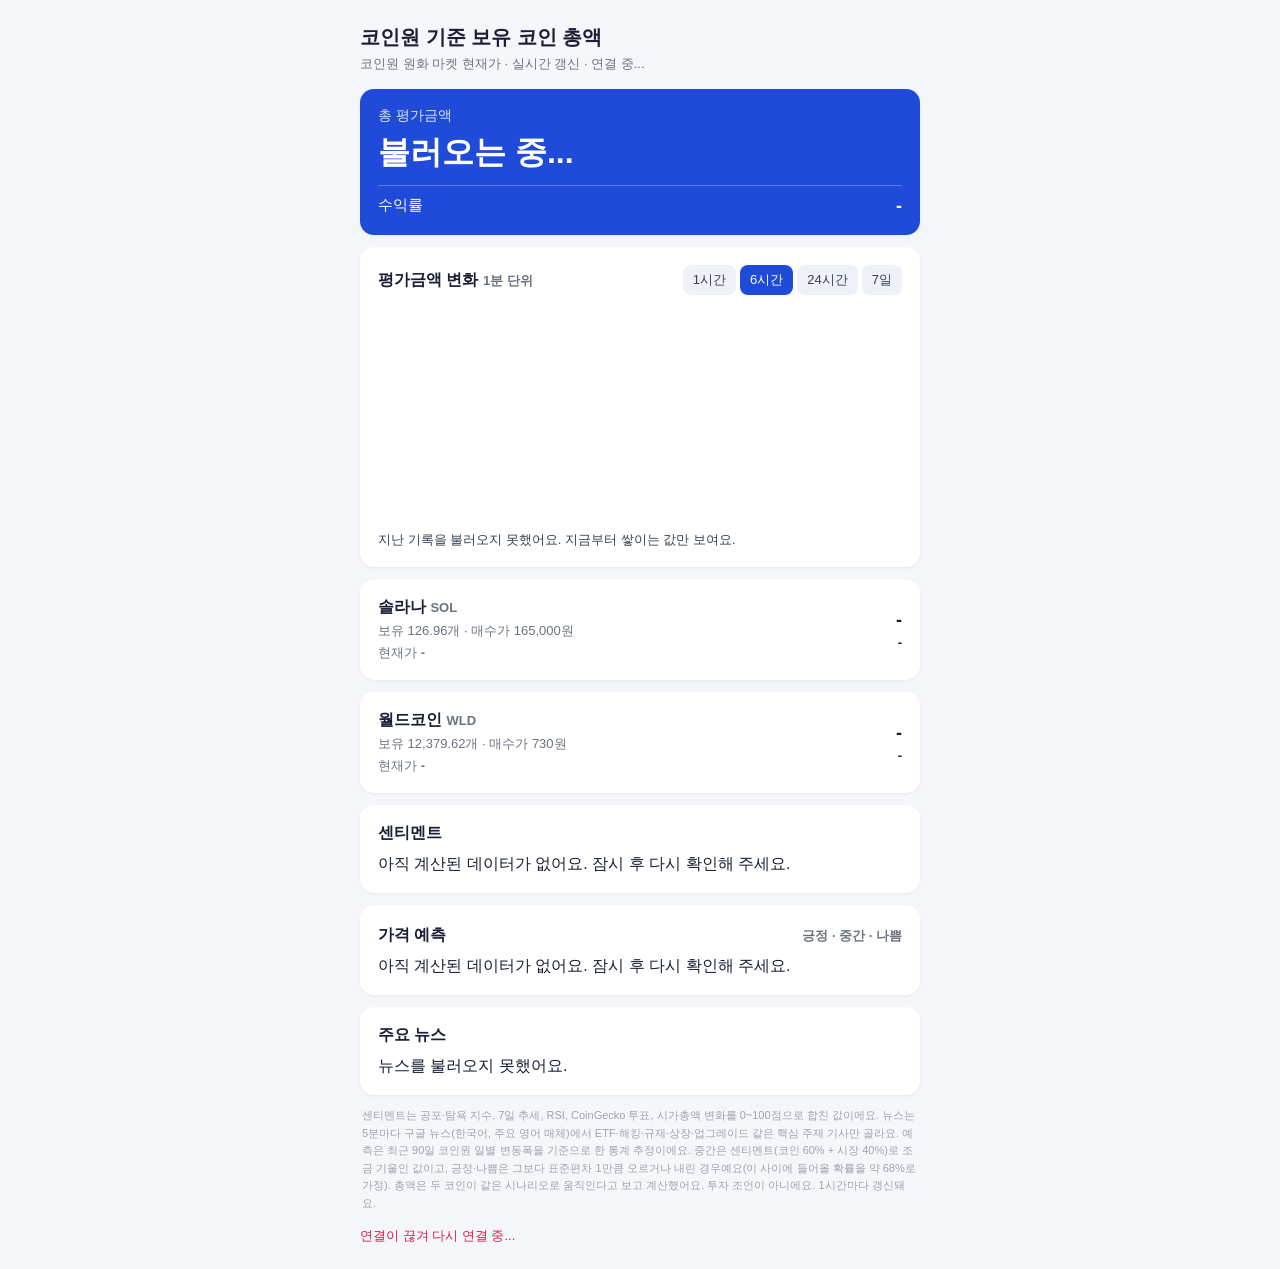
==== commit 48b416ff: "Add files via upload" ====
--- a/index.html
+++ b/index.html
@@ -58,7 +58,7 @@
 <div class="err" id="err"></div>
 </div>
 <script>
-const coins=[{sym:'SOL',name:'솔라나',qty:42.32,buy:165000},{sym:'WLD',name:'월드코인',qty:4126.54,buy:730}];
+const coins=[{sym:'SOL',name:'솔라나',qty:126.96,buy:165000},{sym:'WLD',name:'월드코인',qty:12379.62,buy:730}];
 const won=n=>Math.round(n).toLocaleString('ko-KR')+'원';
 const sign=n=>(n>=0?'+':'-');
 document.getElementById('list').innerHTML=coins.map(c=>`<div class="card"><div class="row"><div>
@@ -102,7 +102,7 @@
     const cur=Math.floor(Date.now()/STEP)*STEP;h.SOL.forEach((v,i)=>{const t=h.t0+i*h.step;if(t<cur)series.set(t,totalOf(v,h.WLD[i]))});drawChart();
   }catch(e){document.getElementById('tip').textContent='지난 기록을 불러오지 못했어요. 지금부터 쌓이는 값만 보여요.'}
 }
-const LS='liveTotals';
+const LS='liveTotals_'+coins.map(c=>c.qty).join('_');
 try{const o=JSON.parse(localStorage.getItem(LS)||'{}');const cut=Date.now()-7*1440*STEP;Object.entries(o).forEach(([t,v])=>{if(+t>=cut)series.set(+t,v)})}catch(e){}
 let lastSave=0;
 function addLive(){if(coins.some(c=>c.price==null))return;const t=Math.floor(Date.now()/STEP)*STEP;series.set(t,totalOf(coins[0].price,coins[1].price));
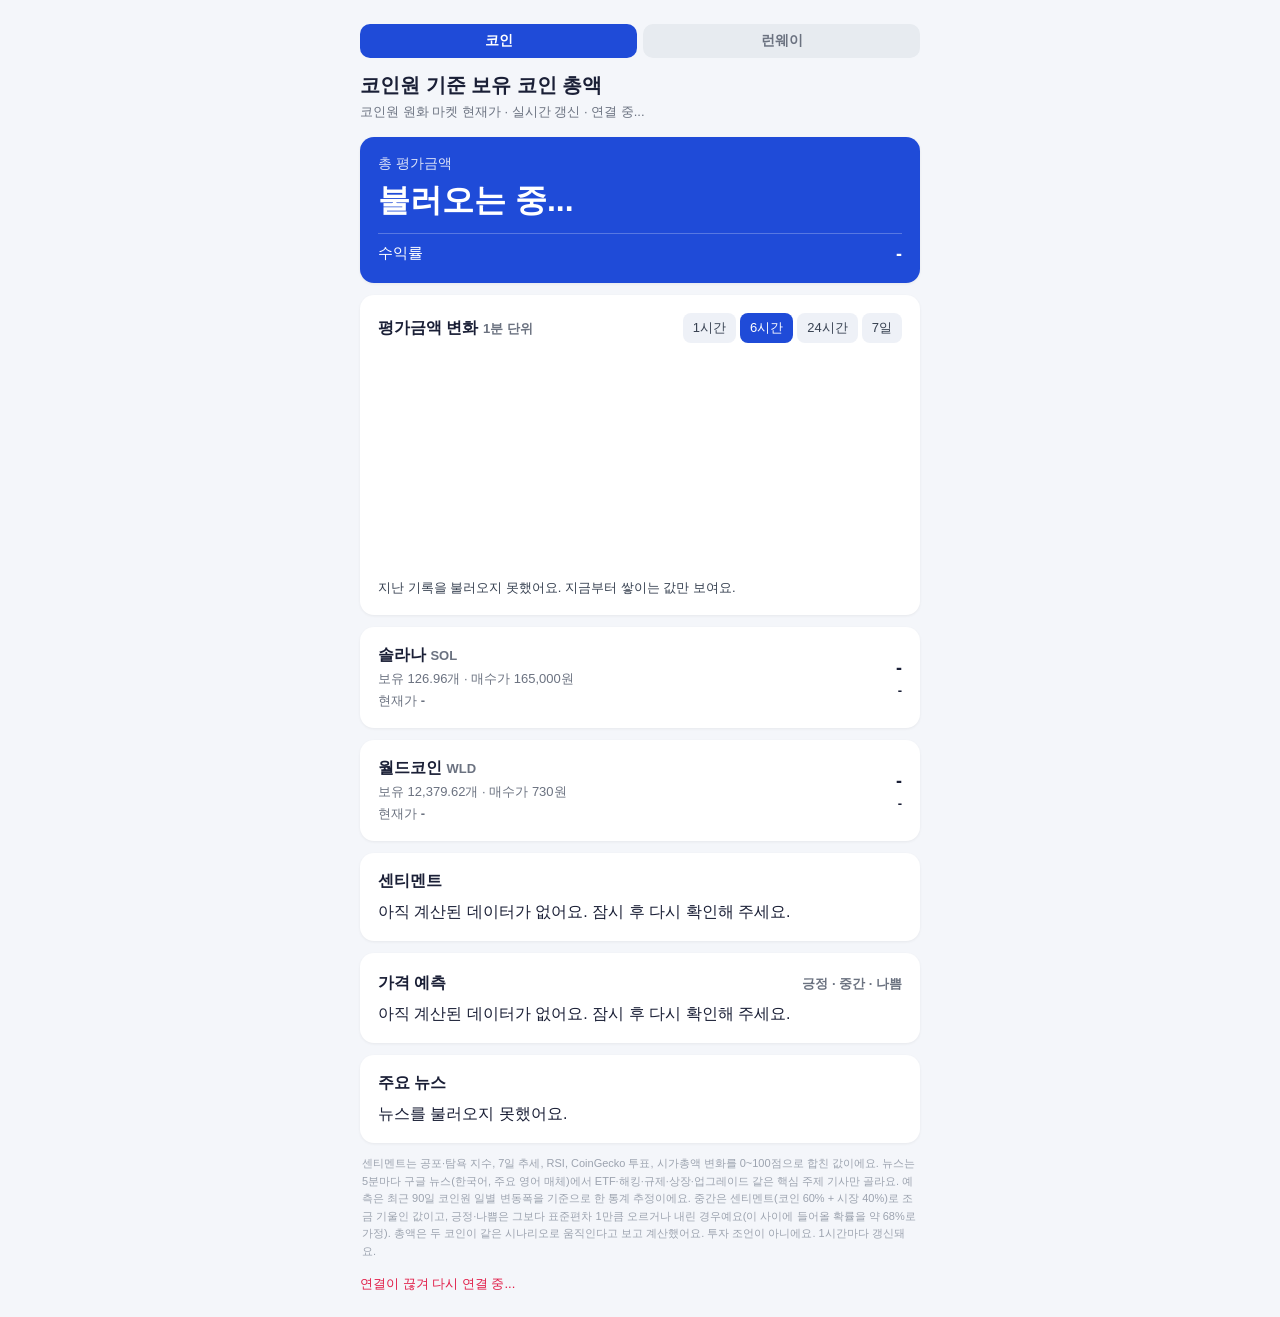
==== commit 74da2c89: "코인/런웨이 상단 탭, 서비스워커 정리, 9시 점검 스크립트" ====
--- a/index.html
+++ b/index.html
@@ -42,7 +42,11 @@
 .news a{display:block;color:#1a1f36;text-decoration:none;font-size:14px;line-height:1.45;padding:6px 0;border-top:1px solid #f4f6fa}
 .news a span{display:block;font-size:11px;color:#9ca3af;margin-top:2px}
 .note{font-size:11px;color:#9ca3af;line-height:1.6;margin:4px 2px 14px}
+.topnav{display:flex;gap:6px;margin-bottom:14px}
+.topnav a{flex:1;text-align:center;padding:8px;border-radius:10px;text-decoration:none;color:#6b7280;background:#e7ebf0;font-weight:600;font-size:14px}
+.topnav a.on{background:#1f4bd8;color:#fff}
 </style></head><body><div class="wrap">
+<nav class="topnav"><a class="on" href="./">코인</a><a href="runway/">런웨이</a></nav>
 <h1>코인원 기준 보유 코인 총액</h1>
 <div class="sub">코인원 원화 마켓 현재가 · 실시간 갱신 · <span id="time">연결 중...</span></div>
 <div class="card total"><div class="label">총 평가금액</div><div class="v" id="total">불러오는 중...</div>
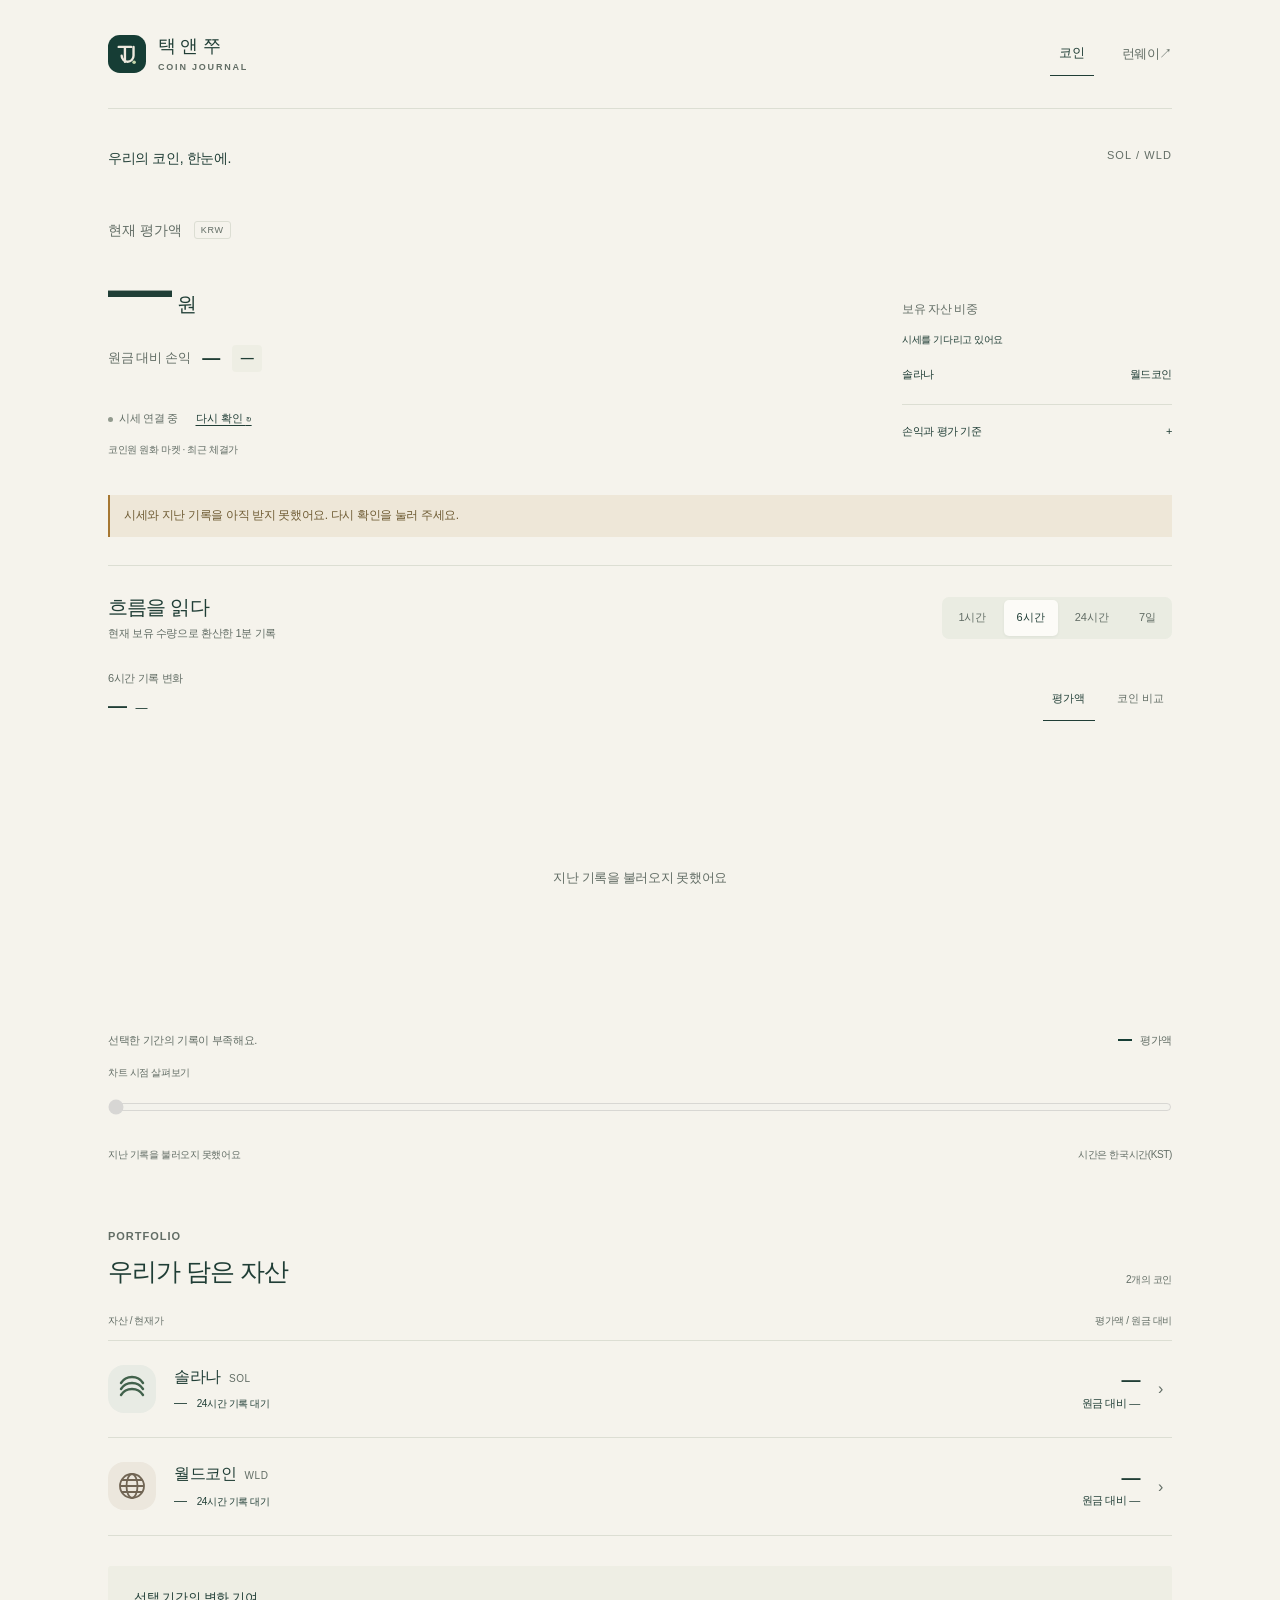
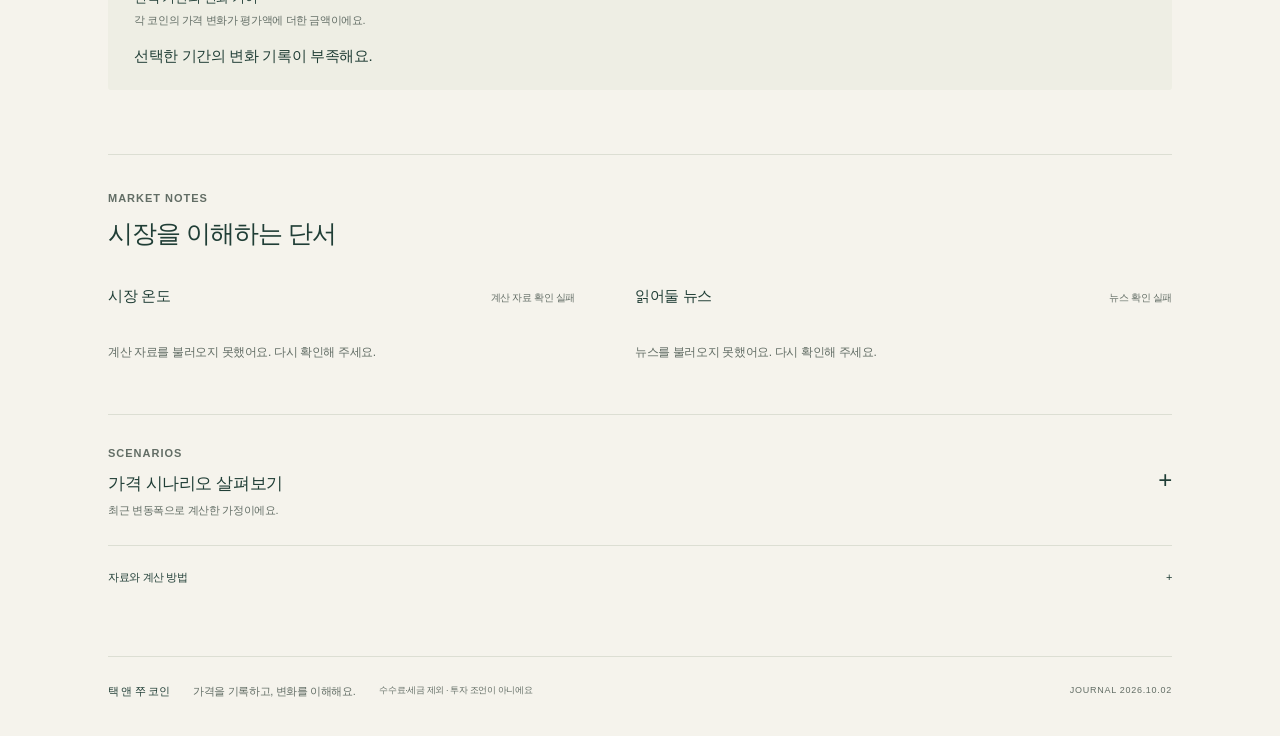
==== commit 6cbf9a93: "코인 앱을 새 버전(Coin Journal)으로 교체 index, manifest, portfolio css/js 교체. 수집 루프·data 브랜치·알림·런웨이는 변경 없음." ====
--- a/index.html
+++ b/index.html
@@ -1,186 +1,22 @@
 <!doctype html>
-<html lang="ko"><head><meta charset="utf-8"><meta name="viewport" content="width=device-width,initial-scale=1,viewport-fit=cover">
-<link rel="manifest" href="manifest.webmanifest">
-<link rel="apple-touch-icon" href="apple-touch-icon.png">
-<meta name="apple-mobile-web-app-capable" content="yes">
-<meta name="mobile-web-app-capable" content="yes">
-<meta name="apple-mobile-web-app-title" content="코인 총액">
-<meta name="apple-mobile-web-app-status-bar-style" content="default">
-<meta name="theme-color" content="#1f4bd8">
-<title>코인원 기준 보유 코인 총액</title>
-<style>
-body{padding-top:max(24px,env(safe-area-inset-top))!important;font-family:-apple-system,"Apple SD Gothic Neo","Malgun Gothic",sans-serif;background:#f4f6fa;margin:0;padding:24px;color:#1a1f36}
-.wrap{max-width:560px;margin:auto}
-h1{font-size:20px;margin:0 0 4px}.sub{color:#6b7280;font-size:13px;margin-bottom:16px}
-.card{background:#fff;border-radius:14px;padding:18px;margin-bottom:12px;box-shadow:0 1px 3px rgba(0,0,0,.06)}
-.total{background:#1f4bd8;color:#fff}.total .label{opacity:.85;font-size:14px}.total .v{font-size:32px;font-weight:700;margin-top:6px}
-.pl{margin-top:10px;font-size:15px;display:flex;justify-content:space-between;border-top:1px solid rgba(255,255,255,.25);padding-top:10px}
-.pl b{font-size:18px}
-.row{display:flex;justify-content:space-between;align-items:center;gap:8px}
-.name{font-weight:700;font-size:16px}.muted{color:#6b7280;font-size:13px;margin-top:4px}
-.val{font-weight:700;font-size:18px;text-align:right}
-.up{color:#e11d48}.down{color:#2563eb}
-.err{color:#e11d48;font-size:13px;margin-top:8px}
-.chart-head{display:flex;justify-content:space-between;align-items:center;margin-bottom:10px}
-.tabs button{border:0;background:#eef1f7;color:#374151;padding:6px 10px;border-radius:8px;font-size:13px;margin-left:4px;cursor:pointer}
-.tabs button.on{background:#1f4bd8;color:#fff}
-#chart{width:100%;height:220px;display:block;touch-action:none}
-.tip{font-size:13px;color:#374151;min-height:18px;margin-top:6px}
-.sec-title{font-weight:700;font-size:16px;margin-bottom:10px;display:flex;justify-content:space-between;align-items:baseline}
-.senti{padding:10px 0;border-top:1px solid #f0f2f6}.senti:first-of-type{border-top:0;padding-top:0}
-.senti .top{display:flex;justify-content:space-between;align-items:baseline}
-.bar{height:8px;border-radius:4px;background:linear-gradient(90deg,#2563eb,#9ca3af 50%,#e11d48);position:relative;margin:8px 0 6px}
-.bar i{position:absolute;top:-4px;width:4px;height:16px;border-radius:2px;background:#111827;transform:translateX(-2px)}
-.parts{font-size:12px;color:#6b7280;line-height:1.6}
-table.fc{width:100%;border-collapse:collapse;font-size:13px}
-table.fc th{color:#6b7280;font-weight:600;text-align:right;padding:6px 4px;border-bottom:1px solid #eef1f7}
-table.fc th:first-child,table.fc td:first-child{text-align:left}
-table.fc td{text-align:right;padding:8px 4px;border-bottom:1px solid #f4f6fa;vertical-align:top}
-table.fc td b{font-size:14px}
-table.fc tr.grp td{font-weight:700;color:#1a1f36;background:#f7f8fb;padding:6px 6px;font-size:13px}.rng{display:block;font-size:11px;color:#9ca3af;margin-top:2px}
-.news h4{margin:12px 0 6px;font-size:14px}.news h4:first-child{margin-top:0}
-.news a{display:block;color:#1a1f36;text-decoration:none;font-size:14px;line-height:1.45;padding:6px 0;border-top:1px solid #f4f6fa}
-.news a span{display:block;font-size:11px;color:#9ca3af;margin-top:2px}
-.note{font-size:11px;color:#9ca3af;line-height:1.6;margin:4px 2px 14px}
-.topnav{display:flex;gap:6px;margin-bottom:14px}
-.topnav a{flex:1;text-align:center;padding:8px;border-radius:10px;text-decoration:none;color:#6b7280;background:#e7ebf0;font-weight:600;font-size:14px}
-.topnav a.on{background:#1f4bd8;color:#fff}
-</style></head><body><div class="wrap">
-<nav class="topnav"><a class="on" href="./">코인</a><a href="runway/">런웨이</a></nav>
-<h1>코인원 기준 보유 코인 총액</h1>
-<div class="sub">코인원 원화 마켓 현재가 · 실시간 갱신 · <span id="time">연결 중...</span></div>
-<div class="card total"><div class="label">총 평가금액</div><div class="v" id="total">불러오는 중...</div>
-<div class="pl"><span>수익률</span><span><b id="rate2">-</b> <span id="profit2"></span></span></div></div>
-<div class="card"><div class="chart-head"><div class="name">평가금액 변화 <span class="muted">1분 단위</span></div>
-<div class="tabs"><button data-m="60">1시간</button><button data-m="360" class="on">6시간</button><button data-m="1440">24시간</button><button data-m="10080">7일</button></div></div>
-<canvas id="chart"></canvas><div class="tip" id="tip">기록 불러오는 중...</div></div>
-<div id="list"></div>
-<div class="card"><div class="sec-title">센티멘트 <span class="muted" id="fcTime"></span></div><div id="senti">불러오는 중...</div></div>
-<div class="card"><div class="sec-title">가격 예측 <span class="muted">긍정 · 중간 · 나쁨</span></div><div id="fc">불러오는 중...</div></div>
-<div class="card news"><div class="sec-title">주요 뉴스 <span class="muted" id="newsTime"></span></div><div id="news">불러오는 중...</div></div>
-<div class="note">센티멘트는 공포·탐욕 지수, 7일 추세, RSI, CoinGecko 투표, 시가총액 변화를 0~100점으로 합친 값이에요. 뉴스는 5분마다 구글 뉴스(한국어, 주요 영어 매체)에서 ETF·해킹·규제·상장·업그레이드 같은 핵심 주제 기사만 골라요. 예측은 최근 90일 코인원 일별 변동폭을 기준으로 한 통계 추정이에요. 중간은 센티멘트(코인 60% + 시장 40%)로 조금 기울인 값이고, 긍정·나쁨은 그보다 표준편차 1만큼 오르거나 내린 경우예요(이 사이에 들어올 확률을 약 68%로 가정). 총액은 두 코인이 같은 시나리오로 움직인다고 보고 계산했어요. 투자 조언이 아니에요. 1시간마다 갱신돼요.</div>
-<div class="err" id="err"></div>
-</div>
-<script>
-const coins=[{sym:'SOL',name:'솔라나',qty:126.96,buy:165000},{sym:'WLD',name:'월드코인',qty:12379.62,buy:730}];
-const won=n=>Math.round(n).toLocaleString('ko-KR')+'원';
-const sign=n=>(n>=0?'+':'-');
-document.getElementById('list').innerHTML=coins.map(c=>`<div class="card"><div class="row"><div>
-<div class="name">${c.name} <span class="muted">${c.sym}</span></div>
-<div class="muted">보유 ${c.qty.toLocaleString('ko-KR')}개 · 매수가 ${c.buy.toLocaleString('ko-KR')}원</div>
-<div class="muted">현재가 <b id="p-${c.sym}">-</b> <span id="r-${c.sym}"></span></div></div>
-<div class="val"><div id="v-${c.sym}">-</div><div id="g-${c.sym}" style="font-size:13px;margin-top:4px">-</div></div></div></div>`).join('');
-function render(){
-  if(coins.some(c=>c.price==null))return;
-  let sum=0;
-  coins.forEach(c=>{const v=c.price*c.qty;sum+=v;
-    document.getElementById('p-'+c.sym).textContent=c.price.toLocaleString('ko-KR')+'원';
-    const r=document.getElementById('r-'+c.sym);r.textContent=sign(c.rate)+Math.abs(c.rate).toFixed(2)+'%';r.className=c.rate>=0?'up':'down';
-    document.getElementById('v-'+c.sym).textContent=won(v);
-    const cost=c.buy*c.qty,gp=v-cost,gr=gp/cost*100,g=document.getElementById('g-'+c.sym);
-    g.textContent=sign(gr)+Math.abs(gr).toFixed(2)+'% ('+sign(gp)+won(Math.abs(gp))+')';g.className=gr>=0?'up':'down';});
-  const tc=coins.reduce((a,c)=>a+c.buy*c.qty,0),p2=sum-tc,pr2=p2/tc*100;
-  document.getElementById('rate2').textContent=sign(pr2)+Math.abs(pr2).toFixed(2)+'%';
-  document.getElementById('profit2').textContent='('+sign(p2)+won(Math.abs(p2))+')';
-  document.getElementById('total').textContent=won(sum);
-  document.title=won(sum)+' ('+sign(pr2)+Math.abs(pr2).toFixed(2)+'%)';
-}
-let ws,pingTimer;
-function connect(){
-  ws=new WebSocket('wss://stream.coinone.co.kr');
-  ws.onopen=()=>{document.getElementById('err').textContent='';
-    coins.forEach(c=>ws.send(JSON.stringify({request_type:'SUBSCRIBE',channel:'TICKER',topic:{quote_currency:'KRW',target_currency:c.sym}})));
-    clearInterval(pingTimer);pingTimer=setInterval(()=>ws.readyState===1&&ws.send(JSON.stringify({request_type:'PING'})),60000);};
-  ws.onmessage=e=>{const m=JSON.parse(e.data);if(m.response_type!=='DATA')return;const d=m.data;
-    const c=coins.find(x=>x.sym===d.target_currency);if(!c)return;c.price=+d.last;c.rate=(d.last-d.first)/d.first*100;
-    document.getElementById('time').textContent=new Date(+d.timestamp).toLocaleTimeString('ko-KR')+' 기준';render();addLive();};
-  ws.onclose=()=>{document.getElementById('err').textContent='연결이 끊겨 다시 연결 중...';setTimeout(connect,3000)};
-}
-
-// ---- 차트 ----
-const STEP=60000;let series=new Map(),range=360,hover=null;
-const totalOf=(s,w)=>s*coins[0].qty+w*coins[1].qty;
-const COST=coins.reduce((a,c)=>a+c.buy*c.qty,0);
-async function loadHistory(){
-  try{const h=await (await fetch('https://raw.githubusercontent.com/jtl10231-oss/coin-total/data/history.json?t='+Date.now())).json();
-    const cur=Math.floor(Date.now()/STEP)*STEP;h.SOL.forEach((v,i)=>{const t=h.t0+i*h.step;if(t<cur)series.set(t,totalOf(v,h.WLD[i]))});drawChart();
-  }catch(e){document.getElementById('tip').textContent='지난 기록을 불러오지 못했어요. 지금부터 쌓이는 값만 보여요.'}
-}
-const LS='liveTotals_'+coins.map(c=>c.qty).join('_');
-try{const o=JSON.parse(localStorage.getItem(LS)||'{}');const cut=Date.now()-7*1440*STEP;Object.entries(o).forEach(([t,v])=>{if(+t>=cut)series.set(+t,v)})}catch(e){}
-let lastSave=0;
-function addLive(){if(coins.some(c=>c.price==null))return;const t=Math.floor(Date.now()/STEP)*STEP;series.set(t,totalOf(coins[0].price,coins[1].price));
-  if(Date.now()-lastSave>15000){lastSave=Date.now();try{const cut=Date.now()-1440*STEP,o={};series.forEach((v,k)=>{if(k>=cut)o[k]=v});localStorage.setItem(LS,JSON.stringify(o))}catch(e){}}
-  drawChart();}
-const man=v=>(v/10000).toLocaleString('ko-KR',{maximumFractionDigits:0})+'만';
-const hm=t=>{const d=new Date(t);return (range>1440?(d.getMonth()+1)+'/'+d.getDate()+' ':'')+String(d.getHours()).padStart(2,'0')+':'+String(d.getMinutes()).padStart(2,'0')};
-function pts(){const now=Date.now(),from=now-range*STEP;return [...series.entries()].filter(([t])=>t>=from).sort((a,b)=>a[0]-b[0]);}
-function drawChart(){
-  const cv=document.getElementById('chart'),dpr=window.devicePixelRatio||1,W=cv.clientWidth,H=cv.clientHeight;
-  cv.width=W*dpr;cv.height=H*dpr;const g=cv.getContext('2d');g.scale(dpr,dpr);g.clearRect(0,0,W,H);
-  const p=pts();if(p.length<2){return}
-  const L=6,R=W-52,T=8,B=H-22;
-  let lo=Math.min(...p.map(x=>x[1])),hi=Math.max(...p.map(x=>x[1]));
-  if(COST>lo-(hi-lo)*0.3&&COST<hi+(hi-lo)*0.3){lo=Math.min(lo,COST);hi=Math.max(hi,COST)}
-  const pad=(hi-lo)*0.08||hi*0.001;lo-=pad;hi+=pad;
-  const t0=p[0][0],t1=p[p.length-1][0];
-  const X=t=>L+(R-L)*(t-t0)/Math.max(1,t1-t0),Y=v=>B-(B-T)*(v-lo)/(hi-lo);
-  g.font='11px -apple-system,sans-serif';g.fillStyle='#9ca3af';g.strokeStyle='#eef1f7';g.lineWidth=1;
-  for(let i=0;i<=3;i++){const v=lo+(hi-lo)*i/3,y=Y(v);g.beginPath();g.moveTo(L,y);g.lineTo(R,y);g.stroke();g.fillText(man(v),R+4,y+4);}
-  g.fillText(hm(t0),L,H-6);const e=hm(t1);g.fillText(e,R-g.measureText(e).width,H-6);
-  if(COST>lo&&COST<hi){g.setLineDash([4,4]);g.strokeStyle='#9ca3af';g.beginPath();g.moveTo(L,Y(COST));g.lineTo(R,Y(COST));g.stroke();g.setLineDash([]);g.fillStyle='#6b7280';g.fillText('본전',L+2,Y(COST)-4);}
-  const last=p[p.length-1][1],col=last>=COST?'#e11d48':'#2563eb';
-  g.strokeStyle=col;g.lineWidth=1.8;g.beginPath();p.forEach(([t,v],i)=>i?g.lineTo(X(t),Y(v)):g.moveTo(X(t),Y(v)));g.stroke();
-  let sel=p[p.length-1];
-  if(hover!=null){const tt=t0+(t1-t0)*Math.min(1,Math.max(0,(hover-L)/(R-L)));sel=p.reduce((a,b)=>Math.abs(b[0]-tt)<Math.abs(a[0]-tt)?b:a);
-    g.strokeStyle='#d1d5db';g.lineWidth=1;g.beginPath();g.moveTo(X(sel[0]),T);g.lineTo(X(sel[0]),B);g.stroke();}
-  g.fillStyle=col;g.beginPath();g.arc(X(sel[0]),Y(sel[1]),3.5,0,7);g.fill();
-  const r=(sel[1]-COST)/COST*100,d=new Date(sel[0]);
-  document.getElementById('tip').innerHTML=`${d.getMonth()+1}/${d.getDate()} ${String(d.getHours()).padStart(2,'0')}:${String(d.getMinutes()).padStart(2,'0')} · <b>${won(sel[1])}</b> <span class="${r>=0?'up':'down'}">${sign(r)}${Math.abs(r).toFixed(2)}%</span>`;
-}
-const cvs=document.getElementById('chart');
-const mv=e=>{const b=cvs.getBoundingClientRect();hover=(e.touches?e.touches[0].clientX:e.clientX)-b.left;drawChart();};
-cvs.addEventListener('mousemove',mv);cvs.addEventListener('touchmove',mv,{passive:true});cvs.addEventListener('touchstart',mv,{passive:true});
-['mouseleave','touchend'].forEach(ev=>cvs.addEventListener(ev,()=>{hover=null;drawChart()}));
-document.querySelectorAll('.tabs button').forEach(b=>b.onclick=()=>{document.querySelectorAll('.tabs button').forEach(x=>x.classList.remove('on'));b.classList.add('on');range=+b.dataset.m;drawChart();});
-window.addEventListener('resize',drawChart);
-loadHistory();setInterval(loadHistory,5*60000);
-
-
-// ---- 센티멘트 · 예측 · 뉴스 ----
-const r100=v=>Math.round(v/100)*100, r1=v=>Math.round(v), r1000=v=>Math.round(v/1000)*1000;
-const fmtW=v=>v.toLocaleString('ko-KR')+'원';
-const ago=t=>{const m=Math.round((Date.now()-t)/60000);return m<1?'방금':m<60?m+'분 전':m<1440?Math.round(m/60)+'시간 전':Math.round(m/1440)+'일 전'};
-const esc=x=>String(x).replace(/[&<>"]/g,c=>({'&':'&amp;','<':'&lt;','>':'&gt;','"':'&quot;'}[c]));
-function sentiRow(name,o){const sc=o.score,cl=sc>=60?'up':sc<40?'down':'';
-  return `<div class="senti"><div class="top"><span class="name">${name}</span><span><b class="${cl}" style="font-size:18px">${sc}</b><span class="muted"> / 100 · ${o.label}</span></span></div>
-  <div class="bar"><i style="left:${sc}%"></i></div><div class="parts">${o.parts.map(p=>`${p.name} ${esc(p.raw)}`).join(' · ')}</div></div>`}
-async function loadForecast(){
-  try{
-    const f=await (await fetch('https://raw.githubusercontent.com/jtl10231-oss/coin-total/data/forecast.json?t='+Date.now())).json();
-    const d=new Date(f.updated);document.getElementById('fcTime').textContent=`${d.getMonth()+1}/${d.getDate()} ${String(d.getHours()).padStart(2,'0')}:${String(d.getMinutes()).padStart(2,'0')} 계산`;
-    document.getElementById('senti').innerHTML=sentiRow('코인 시장 전반',f.market)+sentiRow('솔라나',f.SOL.sentiment)+sentiRow('월드코인',f.WLD.sentiment);
-    const lab={1:'1일 후',3:'3일 후',7:'7일 후',14:'2주 후'};
-    const rate=v=>`<span class="${v>=0?'up':'down'}">${sign(v)}${Math.abs(v).toFixed(1)}%</span>`;
-    const Q={SOL:coins[0].qty,WLD:coins[1].qty};
-    const sc=[['긍정','high','up'],['중간','mid',''],['나쁨','low','down']];
-    document.getElementById('fc').innerHTML=`<table class="fc"><tr><th>시나리오</th><th>솔라나</th><th>월드코인</th><th>총액 (수익률)</th></tr>`+
-      f.forecast.map(x=>`<tr class="grp"><td colspan="4">${lab[x.days]}</td></tr>`+sc.map(([nm,k,cl])=>{
-        const sp=r100(x.SOL[k]),wp=r1(x.WLD[k]),tot=r1000(sp*Q.SOL+wp*Q.WLD),rt=(tot-COST)/COST*100;
-        return `<tr><td><span class="${cl}">${nm}</span></td><td>${fmtW(sp)}</td><td>${fmtW(wp)}</td><td><b>${fmtW(tot)}</b> ${rate(rt)}</td></tr>`}).join('')).join('')+`</table>`;
-  }catch(e){['senti','fc'].forEach(id=>document.getElementById(id).textContent='아직 계산된 데이터가 없어요. 잠시 후 다시 확인해 주세요.')}
-}
-loadForecast();setInterval(loadForecast,10*60000);
-async function loadNews(){
-  try{
-    const f=await (await fetch('https://raw.githubusercontent.com/jtl10231-oss/coin-total/data/news.json?t='+Date.now())).json();
-    const item=n=>`<a href="${esc(n.link)}" target="_blank" rel="noopener">${esc(n.title)}<span>${esc(n.source)} · ${ago(n.date)}</span></a>`;
-    const block=(arr,lat)=>arr.length?arr.map(item).join(''):`<div class="muted" style="padding:6px 0">최근 48시간 동안 중요 뉴스가 없어요.</div>`+(lat?`<div style="opacity:.55">${item(lat)}</div>`:'');
-    document.getElementById('news').innerHTML=`<h4>솔라나</h4>${block(f.SOL||[],f.SOL_latest)}<h4>월드코인</h4>${block(f.WLD||[],f.WLD_latest)}`;
-    document.getElementById('newsTime').textContent=ago(f.updated)+' 확인';
-  }catch(e){document.getElementById('news').textContent='뉴스를 불러오지 못했어요.'}
-}
-loadNews();setInterval(loadNews,3*60000);
-if('serviceWorker' in navigator)navigator.serviceWorker.register('sw.js').catch(()=>{});
-connect();
-</script></body></html>
+<html lang="ko"><head>
+<meta charset="utf-8"><meta name="viewport" content="width=device-width,initial-scale=1,viewport-fit=cover">
+<meta name="theme-color" content="#f5f3ec"><meta name="apple-mobile-web-app-capable" content="yes"><meta name="mobile-web-app-capable" content="yes"><meta name="apple-mobile-web-app-title" content="택 앤 쭈 코인"><meta name="apple-mobile-web-app-status-bar-style" content="default"><meta name="description" content="택 앤 쭈의 코인원 원화 시세와 보유 코인 기록.">
+<link rel="manifest" href="manifest.webmanifest"><link rel="icon" type="image/svg+xml" href="icons/mark.svg"><link rel="apple-touch-icon" href="icons/apple-180.png"><link rel="stylesheet" href="portfolio.css"><title>택 앤 쭈 코인</title></head>
+<body><a class="skip" href="#overview">본문으로 이동</a><div class="shell">
+<header class="masthead"><a class="brand" href="./" aria-label="택 앤 쭈 코인 홈"><img src="icons/mark.svg" alt="" width="38" height="38"><span>택 앤 쭈<span class="brand-sub">COIN JOURNAL</span></span></a><nav class="topnav" aria-label="앱 선택"><a href="./" aria-current="page">코인</a><a href="runway/">런웨이 <span aria-hidden="true">↗</span></a></nav></header>
+<main><section id="overview" class="overview" aria-labelledby="overview-title">
+<div class="section-kicker"><h1 id="overview-title">우리의 코인, 한눈에.</h1><span class="edition">SOL / WLD</span></div>
+<div class="hero-layout"><div class="hero"><div class="eyebrow">현재 평가액 <span class="unit-tag">KRW</span></div><div class="hero-value"><span id="total">—</span><span class="currency">원</span></div><div class="hero-profit"><span>원금 대비 손익</span><strong id="profit">—</strong><span id="return" class="return-pill">—</span></div><div class="status-line"><span id="status-dot" class="status-dot"></span><span id="price-status" role="status">시세 연결 중</span><button type="button" id="retry" class="text-button">다시 확인 <span aria-hidden="true">↻</span></button></div><p class="source-line" id="quote-time">코인원 원화 마켓 · 최근 체결가</p><div class="asset-pulse" aria-label="코인별 현재 상태"><a href="#asset-SOL" data-asset-jump="SOL"><img src="icons/sol.svg" alt="" width="28" height="28"><span><b>SOL</b><strong id="pulse-SOL">시세 대기</strong><small id="pulse-rate-SOL">24시간 기록 대기</small></span><i aria-hidden="true">↗</i></a><a href="#asset-WLD" data-asset-jump="WLD"><img src="icons/wld.svg" alt="" width="28" height="28"><span><b>WLD</b><strong id="pulse-WLD">시세 대기</strong><small id="pulse-rate-WLD">24시간 기록 대기</small></span><i aria-hidden="true">↗</i></a></div></div>
+<aside class="hero-aside" aria-label="평가 기준과 보유 비중"><div class="aside-label">보유 자산 비중</div><div id="allocation" class="allocation"><span class="allocation-empty">시세를 기다리고 있어요</span></div><div class="allocation-labels" id="allocation-labels"><span>솔라나</span><span>월드코인</span></div><details class="basis"><summary>손익과 평가 기준 <span aria-hidden="true">+</span></summary><div class="basis-content"><p>손익은 기존 매입 원가 대비로 계산해요. 원금 금액은 기존 표시 설정에 따라 숨겨져 있어요.</p><p>보유 수량 × 코인원 원화 최근 체결가로 계산해요. 환율 환산은 없으며 수수료·세금은 제외했어요.</p><p>보유 수량과 매입가는 기존 설정을 사용해요. 런웨이 기록·알림과 수량이 다를 수 있어요.</p></div></details></aside></div>
+<div id="price-warning" class="notice" role="status" hidden></div>
+<section class="chart-section" aria-labelledby="chart-title"><div class="chart-heading"><div><h2 id="chart-title">흐름을 읽다</h2><p>현재 보유 수량으로 환산한 1분 기록</p></div><div class="periods" role="group" aria-label="차트 기간"><button type="button" data-range="60" aria-pressed="false">1시간</button><button type="button" data-range="360" aria-pressed="true">6시간</button><button type="button" data-range="1440" aria-pressed="false">24시간</button><button type="button" data-range="10080" aria-pressed="false">7일</button></div></div>
+<div class="chart-meta"><div><span class="meta-label" id="period-label">6시간 기록 변화</span><strong id="period-change">—</strong><span id="period-rate">—</span></div><div class="chart-switch" role="group" aria-label="차트 표시"><button type="button" data-chart="total" aria-pressed="true">평가액</button><button type="button" data-chart="compare" aria-pressed="false">코인 비교</button></div></div>
+<div class="chart-wrap"><canvas id="chart" role="img" aria-label="평가액 변화 차트" aria-describedby="chart-summary"></canvas><div class="chart-empty" id="chart-empty">1분 기록을 불러오고 있어요</div></div><div class="chart-foot"><span id="chart-tip">기록을 기다리는 중</span><span class="chart-legend" id="chart-legend"><i></i> 평가액</span></div><label class="scrub-label" for="chart-scrub">차트 시점 살펴보기</label><input id="chart-scrub" class="chart-scrub" type="range" min="0" max="0" value="0" aria-label="차트 시점 살펴보기" disabled><p id="chart-summary" class="sr-only"></p><div class="chart-caption"><span id="history-status">기록 확인 중</span><span>시간은 한국시간(KST)</span></div></section></section>
+<section id="assets" class="assets-section" aria-labelledby="assets-title"><div class="section-head"><div><span class="eyebrow">PORTFOLIO</span><h2 id="assets-title">우리가 담은 자산</h2></div><span class="section-note">2개의 코인</span></div><div class="asset-table-head" aria-hidden="true"><span>자산 / 현재가</span><span>평가액 / 원금 대비</span></div><div id="asset-list"></div><div class="contribution"><h3>선택 기간의 변화 기여</h3><p>각 코인의 가격 변화가 평가액에 더한 금액이에요.</p><div id="contributions">기록을 기다리는 중</div></div></section>
+<section id="context" class="context-section" aria-labelledby="context-title"><div class="section-head"><div><span class="eyebrow">MARKET NOTES</span><h2 id="context-title">시장을 이해하는 단서</h2></div></div><div class="context-grid"><section class="sentiment-section" aria-labelledby="sentiment-title"><div class="subhead"><h3 id="sentiment-title">시장 온도</h3><span id="forecast-status" class="section-note">계산 자료 확인 중</span></div><div id="sentiment"><p class="empty-copy">센티멘트를 불러오고 있어요.</p></div></section><section class="news-section" aria-labelledby="news-title"><div class="subhead"><h3 id="news-title">읽어둘 뉴스</h3><span id="news-status" class="section-note">확인 중</span></div><div id="news"><p class="empty-copy">뉴스를 불러오고 있어요.</p></div></section></div>
+<details class="scenario-section"><summary><div><span class="eyebrow">SCENARIOS</span><h3>가격 시나리오 살펴보기</h3><p>최근 변동폭으로 계산한 가정이에요.</p></div><span class="expand-icon" aria-hidden="true">+</span></summary><div class="scenario-content"><div class="scenario-periods" role="group" aria-label="시나리오 기간"><button type="button" data-days="1" aria-pressed="true">1일</button><button type="button" data-days="3" aria-pressed="false">3일</button><button type="button" data-days="7" aria-pressed="false">7일</button><button type="button" data-days="14" aria-pressed="false">2주</button></div><div id="scenarios"><p class="empty-copy">계산 자료를 기다리는 중</p></div><p class="method-note">최근 90일 일별 변동폭과 센티멘트로 계산한 통계적 시나리오이며 미래 가격을 보장하지 않아요. 상단·중간·하단은 중간에서 표준편차 1만큼 움직이는 가정이에요. 두 코인이 같은 방향으로 움직인다고 보고, 반올림 전 가격에 현재 설정 수량을 곱해요.</p></div></details>
+<details class="methodology"><summary>자료와 계산 방법 <span aria-hidden="true">+</span></summary><div><p>시장 온도는 공포·탐욕 지수, 7일 추세, RSI, CoinGecko 투표와 전체 시가총액 변화 등을 합친 0~100점 지표예요. 투자 판단을 대신하지 않아요.</p><p>시세는 코인원 WebSocket, 차트는 기존 GitHub 1분 수집 자료를 사용해요. 수집 과정에서 없는 분은 앞선 가격으로 채워질 수 있고, 파일 캐시 때문에 최신 기록이 지연될 수 있어요. 24시간 등락은 해당 시점의 1분 기록이 있을 때만 표시해요. 자산 상세의 UTC 시가 대비 값은 한국시간 오전 9시를 기준으로 해요.</p><p>뉴스는 기존 Google News 수집에서 주요 주제 기사만 선별해요. 계산 자료는 약 1시간, 뉴스는 약 5분 주기로 생성돼요. 화면은 기록 5분·계산 10분·뉴스 3분마다 다시 확인해요.</p></div></details></section></main>
+<footer><span>택 앤 쭈 코인</span><span>가격을 기록하고, 변화를 이해해요.</span><small>수수료·세금 제외 · 투자 조언이 아니에요</small><small id="version">JOURNAL 2026.10.02</small></footer></div>
+<nav class="bottomnav" aria-label="화면 빠른 이동"><a href="#overview" aria-current="location"><svg viewBox="0 0 24 24" aria-hidden="true"><path d="M4 18V9m8 9V4m8 14v-6"/></svg><span>한눈에</span></a><a href="#assets"><svg viewBox="0 0 24 24" aria-hidden="true"><path d="M4 7h16v13H4zM7 7V4h10v3M4 12h16"/></svg><span>보유 자산</span></a><a href="#context"><svg viewBox="0 0 24 24" aria-hidden="true"><path d="M4 5h16v15H4zM8 9h8m-8 4h8m-8 3h4"/></svg><span>시장 노트</span></a></nav>
+<script>const coins=[{sym:'SOL',name:'솔라나',qty:126.96,buy:165000},{sym:'WLD',name:'월드코인',qty:12379.62,buy:730}];</script><script src="portfolio-core.js"></script><script src="portfolio.js"></script></body></html>
--- a/portfolio.css
+++ b/portfolio.css
@@ -0,0 +1,14 @@
+:root{--paper:#f5f3ec;--ink:#203e36;--muted:#626d65;--line:#dcded3;--green:#163d35;--up:#9d4935;--down:#426488;--surface:#eeeee4;--white:#fcfbf7;color-scheme:light;font-family:-apple-system,BlinkMacSystemFont,"Apple SD Gothic Neo","Noto Sans KR","Malgun Gothic",sans-serif;font-synthesis:none}
+*{box-sizing:border-box}html{scroll-behavior:smooth;scroll-padding-top:24px}body{margin:0;background:var(--paper);color:var(--ink);font-size:15px;line-height:1.6;letter-spacing:-.025em}button,input,a,summary{-webkit-tap-highlight-color:transparent}button{font:inherit;cursor:pointer;border:0;min-height:44px}a{color:inherit}button:disabled{cursor:default}button:focus-visible,a:focus-visible,summary:focus-visible,input:focus-visible{outline:3px solid #426488;outline-offset:4px}h1,h2,h3,p{margin:0}h2{font-size:25px;line-height:1.3;letter-spacing:-.04em;font-weight:650}h3{font-size:17px;font-weight:650}img{display:block}.shell{max-width:1144px;margin:auto;padding:0 40px}.masthead{display:flex;align-items:center;justify-content:space-between;padding:32px 0;border-bottom:1px solid var(--line)}.brand{display:flex;gap:12px;align-items:center;text-decoration:none;font-size:18px;font-weight:650;line-height:1.4}.brand-sub{display:block;font-size:9px;font-weight:550;letter-spacing:.2em;color:var(--muted);margin-top:2px}.topnav{display:flex;align-items:center;gap:28px;font-size:13px}.topnav a{padding:10px 0;text-decoration:none;color:var(--muted)}.topnav a[aria-current]{color:var(--ink);border-bottom:1px solid var(--ink);font-weight:650}.section-kicker{display:flex;justify-content:space-between;padding:34px 0 30px;font-size:14px}.edition{color:var(--muted);font-size:11px;letter-spacing:.1em}.hero-layout{display:grid;grid-template-columns:minmax(0,1fr) 270px;gap:52px;padding:12px 0 48px;align-items:end}.eyebrow{color:var(--muted);font-size:11px;letter-spacing:.09em;font-weight:600}.hero .eyebrow{letter-spacing:0;font-size:14px;font-weight:500}.unit-tag{font-size:9px;padding:3px 6px;border:1px solid var(--line);border-radius:3px;margin-left:8px;letter-spacing:.08em;vertical-align:2px}.hero-value{display:flex;gap:9px;align-items:baseline;margin:10px 0;font-size:clamp(38px,5.8vw,64px);font-weight:560;letter-spacing:-.065em;line-height:1.18;font-variant-numeric:tabular-nums}.hero-value .currency{font-size:20px;letter-spacing:-.03em;font-weight:400}.hero-profit{display:flex;gap:12px;align-items:center;flex-wrap:wrap;font-size:13px;margin:17px 0 24px}.hero-profit>span:first-child{color:var(--muted)}.hero-profit strong{font-size:18px;font-weight:600;font-variant-numeric:tabular-nums}.return-pill{padding:3px 9px;background:var(--surface);border-radius:4px;font-weight:600;font-variant-numeric:tabular-nums}.up{color:var(--up)}.down{color:var(--down)}.status-line{display:flex;align-items:center;gap:6px;color:var(--muted);font-size:11px;min-height:30px}.status-dot{width:5px;height:5px;border-radius:50%;background:#929a8e;flex:none}.status-dot.live{background:#486b44}.status-dot.stale{background:#a67732}.text-button{color:var(--ink);background:transparent;padding:0 0 0 6px;min-height:30px;font-size:11px;margin-left:6px;text-decoration:underline;text-underline-offset:3px}.source-line{font-size:10px;color:var(--muted);line-height:1.8;min-height:18px}.hero-aside{padding-bottom:5px}.aside-label{font-size:12px;margin-bottom:12px;color:var(--muted)}.allocation{height:8px;display:flex;gap:4px;border-radius:2px;overflow:hidden;background:#e5e6dc}.allocation>span{display:block;height:100%}.allocation .sol{background:#42624c}.allocation .wld{background:#b4af99}.allocation-empty{font-size:10px;height:auto!important}.allocation:has(.allocation-empty){height:24px;background:none}.allocation-labels{display:flex;justify-content:space-between;font-size:11px;gap:10px;margin:10px 0 21px}.allocation-labels b{font-weight:600;margin-left:7px}.basis{border-top:1px solid var(--line);font-size:11px;padding-top:5px}.basis summary,.methodology summary{display:flex;justify-content:space-between;align-items:center;min-height:44px;cursor:pointer;list-style:none}.basis summary::-webkit-details-marker,.methodology summary::-webkit-details-marker,.scenario-section summary::-webkit-details-marker,.asset summary::-webkit-details-marker{display:none}.basis-content{padding:3px 0 8px;color:var(--muted)}.basis-content p{margin-top:8px;line-height:1.8}.notice{font-size:12px;background:#eee7d8;color:#6f5c34;border-left:2px solid #a67732;padding:10px 14px;margin:-12px 0 28px;line-height:1.8}.chart-section{border-top:1px solid var(--line);padding-top:28px}.chart-heading{display:flex;align-items:center;justify-content:space-between;gap:16px}.chart-heading h2{font-size:20px}.chart-heading p{font-size:11px;color:var(--muted);margin-top:5px}.periods{display:flex;gap:4px;padding:3px;background:#eaece2;border-radius:7px}.periods button{background:none;color:var(--muted);padding:0 13px;font-size:11px;min-height:36px;border-radius:5px;white-space:nowrap}.periods button[aria-pressed=true]{background:var(--white);color:var(--ink);box-shadow:0 1px 3px #203e3610}.chart-meta{display:flex;justify-content:space-between;align-items:end;margin:28px 0 0}.meta-label{display:block;color:var(--muted);font-size:11px;margin-bottom:3px}.chart-meta strong{font-size:19px;font-weight:550;letter-spacing:-.03em;font-variant-numeric:tabular-nums}.chart-meta #period-rate{font-size:12px;margin-left:9px}.chart-switch{display:flex;gap:14px}.chart-switch button{background:none;font-size:11px;color:var(--muted);padding:0;min-height:32px;border-bottom:1px solid transparent}.chart-switch button[aria-pressed=true]{border-color:var(--ink);color:var(--ink)}.chart-wrap{position:relative;height:264px;margin-top:10px}#chart{width:100%;height:100%;display:block;touch-action:pan-y}.chart-empty{position:absolute;inset:0;display:grid;place-content:center;font-size:13px;color:var(--muted)}[hidden]{display:none!important}.chart-foot{display:flex;justify-content:space-between;align-items:center;gap:12px;min-height:32px;color:var(--muted);font-size:11px;flex-wrap:wrap}.chart-foot b{color:var(--ink);font-weight:550;margin-left:8px;font-variant-numeric:tabular-nums}.chart-legend{white-space:nowrap}.chart-legend i{display:inline-block;width:14px;height:2px;background:var(--green);margin-right:5px;vertical-align:3px}.chart-legend .wld{background:#9b8664;margin-left:12px}.chart-caption{display:flex;justify-content:space-between;gap:12px;font-size:10px;color:var(--muted);margin-top:11px}.chart-scrub{width:100%;height:20px;margin:4px 0;accent-color:var(--green);opacity:.7;cursor:ew-resize}.scrub-label{font-size:10px;color:var(--muted);display:block;margin-top:8px}.assets-section{padding-top:60px}.section-head{display:flex;align-items:end;justify-content:space-between;gap:16px;margin-bottom:25px}.section-head h2{margin-top:8px}.section-note{font-size:10px;color:var(--muted);font-weight:400}.asset-table-head{display:flex;justify-content:space-between;color:var(--muted);font-size:10px;padding:0 0 11px;border-bottom:1px solid var(--line)}.asset{border-bottom:1px solid var(--line)}.asset summary{display:grid;grid-template-columns:48px minmax(0,1fr) auto 14px;gap:18px;align-items:center;padding:23px 0;cursor:pointer;list-style:none}.asset-icon{height:48px;width:48px}.asset-title{display:flex;align-items:baseline;gap:8px;font-size:16px;font-weight:600}.asset-symbol{font-size:10px;color:var(--muted);font-weight:500;letter-spacing:.06em}.asset-price{display:flex;align-items:baseline;gap:10px;font-size:13px;flex-wrap:wrap;margin-top:4px;font-variant-numeric:tabular-nums}.asset-change{font-size:10px}.asset-value{text-align:right;font-variant-numeric:tabular-nums;font-weight:560;font-size:19px;line-height:1.5}.asset-return{font-size:11px;font-weight:500}.asset-arrow{color:var(--muted);font-size:16px;transition:transform .15s}.asset[open] .asset-arrow{transform:rotate(90deg)}.asset-detail{padding:2px 32px 26px 66px;display:grid;grid-template-columns:repeat(3,1fr);gap:12px 26px;font-size:12px}.asset-detail dt{color:var(--muted);font-size:10px;margin-bottom:4px}.asset-detail dd{margin:0;font-variant-numeric:tabular-nums}.asset-detail dl{margin:0}.asset-detail .detail-note{grid-column:1/-1;font-size:10px;color:var(--muted);line-height:1.8;margin-top:5px}.contribution{margin-top:30px;background:var(--surface);padding:22px 26px;border-radius:3px}.contribution h3{font-size:13px}.contribution>p{font-size:11px;color:var(--muted);margin:4px 0 14px}.contribution-row{display:grid;grid-template-columns:65px minmax(0,1fr) 110px;gap:12px;align-items:center;margin-top:10px;font-size:12px}.contribution-track{height:4px;background:#daddd0;border-radius:2px;overflow:hidden}.contribution-track i{height:100%;display:block;background:var(--up);border-radius:2px}.contribution-track i.down{background:var(--down)}.contribution-row b{text-align:right;font-weight:550;font-variant-numeric:tabular-nums}.context-section{margin-top:64px;padding-top:30px;border-top:1px solid var(--line)}.context-grid{display:grid;grid-template-columns:1fr 1.15fr;gap:60px;margin-top:35px}.subhead{display:flex;justify-content:space-between;align-items:baseline;gap:16px;margin-bottom:22px;flex-wrap:wrap}.subhead h3{font-size:15px}.sentiment-row{margin-bottom:25px}.sentiment-top{display:flex;justify-content:space-between;font-size:12px;align-items:baseline}.sentiment-top b{font-size:20px;font-weight:550;font-variant-numeric:tabular-nums}.sentiment-top small{font-size:10px;color:var(--muted);margin-left:4px}.sentiment-track{height:4px;margin-top:10px;background:linear-gradient(to right,#c2cfdb,#daddcf,#c7ad8d);position:relative;border-radius:2px}.sentiment-track i{position:absolute;top:-3px;width:4px;height:10px;background:var(--green);border-radius:2px;transform:translateX(-2px)}.sentiment-desc{font-size:10px;color:var(--muted);line-height:1.8;margin-top:8px}.news-group+.news-group{margin-top:24px}.news-group h4{font-size:10px;letter-spacing:.05em;color:var(--muted);font-weight:550;margin:0 0 7px}.news-item{display:block;text-decoration:none;padding:11px 0;border-bottom:1px solid var(--line)}.news-item:hover .news-title{text-decoration:underline;text-underline-offset:3px}.news-title{font-size:13px;line-height:1.8;display:block;font-weight:500;overflow-wrap:anywhere}.news-source{font-size:10px;color:var(--muted);display:block;margin-top:5px}.news-latest{opacity:1}.empty-copy{font-size:12px;color:var(--muted);padding:12px 0;line-height:1.8}.scenario-section{border-top:1px solid var(--line);border-bottom:1px solid var(--line);margin-top:38px}.scenario-section>summary{display:flex;align-items:center;justify-content:space-between;gap:20px;padding:25px 0;cursor:pointer;list-style:none}.scenario-section h3{font-size:17px;margin-top:6px}.scenario-section summary p{font-size:11px;color:var(--muted);margin-top:5px}.expand-icon{font-size:24px;font-weight:300}.scenario-section[open] .expand-icon{transform:rotate(45deg)}.scenario-periods{display:flex;gap:18px;margin-bottom:20px}.scenario-periods button{padding:0 5px;background:none;color:var(--muted);font-size:12px;border-bottom:1px solid transparent}.scenario-periods button[aria-pressed=true]{color:var(--ink);border-color:var(--ink)}.scenarios{display:grid;grid-template-columns:repeat(3,1fr);gap:1px;background:var(--line);border:1px solid var(--line);border-radius:3px;overflow:hidden}.scenario{padding:22px;background:var(--paper)}.scenario.middle{background:#eaece2}.scenario h4{margin:0 0 14px;font-size:11px;font-weight:500;color:var(--muted)}.scenario-total{font-size:21px;font-weight:550;letter-spacing:-.035em;font-variant-numeric:tabular-nums}.scenario-return{font-size:11px;margin-top:5px}.scenario-prices{margin-top:20px;font-size:11px;color:var(--muted);line-height:1.9;font-variant-numeric:tabular-nums}.method-note{font-size:10px;color:var(--muted);line-height:1.9;margin:20px 0 24px}.methodology{font-size:11px;padding:10px 0}.methodology>div{padding:4px 0 20px;color:var(--muted);max-width:760px;line-height:1.9}.methodology p+p{margin-top:12px}footer{border-top:1px solid var(--line);margin-top:46px;padding:26px 0 36px;display:flex;gap:12px 24px;flex-wrap:wrap;color:var(--muted);font-size:11px}footer>span:first-child{font-weight:600;color:var(--ink)}footer small{font-size:9px}footer small:last-child{margin-left:auto;letter-spacing:.08em}.bottomnav{display:none}.sr-only,.skip:not(:focus){position:absolute;width:1px;height:1px;padding:0;margin:-1px;overflow:hidden;clip:rect(0,0,0,0);white-space:nowrap;border:0}.skip:focus{position:fixed;z-index:10;top:10px;left:10px;background:var(--white);padding:12px}
+@media(min-width:1000px){.hero-layout{padding-top:20px}.chart-wrap{height:294px}.overview{padding-top:4px}}
+@media(max-width:800px){.shell{padding:0 24px}.masthead{padding:22px 0}.brand{font-size:16px}.brand img{width:34px;height:34px}.brand-sub{font-size:8px}.topnav{gap:19px;font-size:11px}.section-kicker{padding:26px 0;font-size:12px}.hero-layout{grid-template-columns:1fr;gap:24px;padding:0 0 30px}.hero-value{font-size:clamp(35px,9.5vw,54px);margin-top:12px}.hero-value .currency{font-size:17px}.hero-profit{margin:14px 0 18px;gap:9px}.hero-profit strong{font-size:16px}.hero .eyebrow{font-size:12px}.hero-aside{display:grid;grid-template-columns:1fr 1fr;gap:8px 28px;align-items:center;border-top:1px solid var(--line);padding:17px 0 0}.aside-label{grid-column:1;font-size:10px;margin-bottom:0}.allocation{grid-column:1;margin:0}.allocation-labels{grid-column:1;margin:0;font-size:9px}.basis{grid-column:2;grid-row:1/4;border:0;padding:0;align-self:start}.basis summary{min-height:44px;gap:12px;font-size:10px;justify-content:flex-end}.basis[open]{grid-column:1/-1;grid-row:auto;border-top:1px solid var(--line);margin-top:8px}.basis[open] summary{justify-content:space-between}.basis-content{font-size:11px}.notice{margin:0 0 24px}.chart-heading{align-items:start;flex-direction:column;gap:18px}.chart-heading h2{font-size:19px}.periods{width:100%;justify-content:space-between}.periods button{flex:1;min-height:38px;padding:0 8px}.chart-meta{margin-top:20px}.chart-meta strong{font-size:17px}.chart-meta #period-rate{font-size:10px;margin-left:5px}.chart-switch{gap:12px}.chart-switch button{font-size:10px}.chart-wrap{height:224px;margin-top:12px}.chart-foot{font-size:10px}.chart-caption{font-size:9px}.chart-scrub{height:26px}.assets-section{padding-top:44px}.section-head{margin-bottom:23px}h2{font-size:22px}.section-head .eyebrow{font-size:9px}.asset summary{grid-template-columns:40px minmax(0,1fr) auto 9px;gap:11px;padding:22px 0}.asset-icon{width:40px;height:40px}.asset-title{font-size:14px;gap:6px}.asset-symbol{font-size:9px}.asset-value{font-size:16px}.asset-return{font-size:10px;margin-top:4px}.asset-price{font-size:11px;gap:4px 6px;line-height:1.8}.asset-change{font-size:9px;display:block;flex-basis:100%}.asset-detail{padding:0 0 22px 51px;grid-template-columns:1fr 1fr;gap:16px;font-size:11px}.asset-detail dt{font-size:9px}.contribution{padding:20px;margin-top:24px}.contribution-row{grid-template-columns:52px 1fr 97px;gap:9px;font-size:11px}.context-section{margin-top:45px;padding-top:28px}.context-grid{grid-template-columns:1fr;gap:35px;margin-top:26px}.subhead{margin-bottom:18px}.sentiment-row{margin-bottom:22px}.news-item{padding:12px 0}.news-title{font-size:13px;line-height:1.9}.news-source{font-size:10px}.scenario-section{margin-top:28px}.scenario-section>summary{padding:22px 0}.scenario-section h3{font-size:16px}.scenarios{display:flex;flex-direction:column;gap:1px}.scenario{display:grid;grid-template-columns:1fr 1fr;gap:4px 12px;padding:20px}.scenario h4{grid-column:1;grid-row:1;margin:0 0 5px;font-size:10px}.scenario-total{grid-column:1;grid-row:2;font-size:19px}.scenario-return{grid-column:1;grid-row:3;margin:0}.scenario-prices{grid-column:2;grid-row:1/4;margin:0;text-align:right;align-self:center;font-size:10px}.scenario-periods{justify-content:space-between}.methodology{font-size:10px}footer{margin-top:28px;padding:23px 0 105px;gap:6px 15px;font-size:10px}footer small:last-child{margin-left:0;flex-basis:100%}.bottomnav{display:flex;position:fixed;bottom:0;left:0;right:0;z-index:5;justify-content:space-around;background:#f5f3ecf5;backdrop-filter:blur(18px);border-top:1px solid var(--line);padding:10px 12px max(10px,env(safe-area-inset-bottom))}.bottomnav a{display:flex;align-items:center;flex-direction:column;gap:3px;text-decoration:none;color:var(--muted);font-size:9px;min-width:76px;min-height:44px;justify-content:center}.bottomnav a[aria-current]{color:var(--green);font-weight:650}.bottomnav svg{height:19px;width:19px;fill:none;stroke:currentColor;stroke-width:1.4;stroke-linecap:round;stroke-linejoin:round}}
+@media(max-width:360px){.shell{padding:0 18px}.hero-profit{font-size:11px}.asset summary{gap:8px}.asset-value{font-size:14px}.asset-title{font-size:13px}.chart-switch{gap:8px}.chart-meta strong{font-size:15px}}
+@media(prefers-reduced-motion:reduce){html{scroll-behavior:auto}*{transition:none!important}}
+
+.section-kicker h1{font:inherit;margin:0}.chart-scrub{min-height:32px} @media(max-width:800px){.periods button{min-height:44px}.hero-value{font-size:clamp(35px,10.5vw,54px)}.chart-scrub{min-height:36px}.brand-sub{font-size:9px}.edition{font-size:10px}}
+
+/* Mobile is the primary product: the asset pulse lives beside the main number. */
+.asset-pulse{display:none}.brand{min-height:44px}.topnav a{min-width:44px;min-height:44px;display:inline-flex;align-items:center;justify-content:center}.text-button{min-height:44px}.chart-switch button{min-width:52px;min-height:44px;padding:0 8px}.scenario-periods button{min-width:44px;min-height:44px}.chart-scrub{min-height:44px}.status-line{min-height:44px}
+@media(max-width:800px){
+body{font-size:16px}.shell{padding:0 22px}.masthead{padding-top:calc(18px + env(safe-area-inset-top,0px));padding-bottom:17px}.brand{font-size:17px}.brand-sub{font-size:9px}.topnav{font-size:12px;gap:15px}.section-kicker{padding:22px 0;font-size:13px}.hero-value{font-size:clamp(34px,11.2vw,52px);margin:10px 0 14px}.hero-value #total{font-size:calc(clamp(34px,11.2vw,52px) / var(--digits,1));font-weight:600}.hero-value .currency{font-size:18px}.hero-profit{font-size:12px;gap:9px;margin:12px 0 10px}.hero-profit strong{font-size:18px}.return-pill{font-size:12px}.source-line{font-size:11px}.status-line{font-size:12px}.text-button{font-size:12px}.hero-layout{gap:20px;padding-bottom:24px}.hero-aside{gap:7px 24px;padding-top:15px}.aside-label{font-size:11px}.allocation-labels{font-size:10px;margin-bottom:14px}.basis summary{font-size:11px}.chart-section{padding-top:23px}.chart-heading h2{font-size:21px}.chart-heading p{font-size:12px}.chart-heading{gap:16px}.periods button{min-height:44px;font-size:12px}.chart-meta{margin-top:15px}.chart-meta strong{font-size:18px}.chart-meta #period-rate{font-size:11px}.meta-label{font-size:12px}.chart-switch{gap:6px}.chart-switch button{font-size:11px}.chart-wrap{height:220px;margin-top:9px}.chart-foot{font-size:11px;line-height:1.8}.chart-foot b{font-size:12px}.chart-caption{font-size:10px}.scrub-label{font-size:11px}.chart-scrub{height:44px;opacity:1}.asset-pulse{display:grid;grid-template-columns:1fr 1fr;gap:0;margin-top:18px;border-top:1px solid var(--line);border-bottom:1px solid var(--line)}.asset-pulse a{display:grid;grid-template-columns:28px 1fr 12px;gap:9px;align-items:center;min-height:84px;padding:12px 10px 12px 0;text-decoration:none}.asset-pulse a+a{border-left:1px solid var(--line);padding-left:14px;padding-right:0}.asset-pulse b{display:block;font-size:10px;letter-spacing:.07em;font-weight:600;color:var(--muted)}.asset-pulse strong{font-size:13px;font-weight:600;display:block;line-height:1.7;white-space:nowrap;font-variant-numeric:tabular-nums}.asset-pulse small{font-size:10px;display:block;line-height:1.8;font-variant-numeric:tabular-nums}.asset-pulse i{font-size:12px;font-style:normal;align-self:start;margin-top:4px;color:var(--muted)}.asset-title{font-size:16px}.asset-price{font-size:13px}.asset-change{font-size:11px}.asset-value{font-size:18px}.asset-return{font-size:11px}.asset-detail{font-size:12px}.asset-detail dt{font-size:11px}.asset-detail .detail-note{font-size:11px}.section-note{font-size:11px}.section-head h2{font-size:24px}.contribution h3{font-size:14px}.contribution>p{font-size:12px}.contribution-row{font-size:12px}.subhead h3{font-size:17px}.sentiment-top{font-size:14px}.sentiment-top small{font-size:11px}.sentiment-desc{font-size:11px}.news-title{font-size:15px;line-height:1.8}.news-source{font-size:11px}.news-group h4{font-size:11px}.scenario-section h3{font-size:18px}.scenario-section summary p{font-size:12px}.scenario-periods button{font-size:13px}.scenario-total{font-size:21px}.scenario-prices{font-size:12px}.scenario h4{font-size:12px}.scenario-return{font-size:12px}.method-note{font-size:12px}.methodology{font-size:12px}.empty-copy{font-size:14px}.bottomnav{padding-top:8px;padding-bottom:calc(8px + env(safe-area-inset-bottom,0px))}.bottomnav a{font-size:11px;min-height:48px}.bottomnav svg{width:21px;height:21px}footer{padding-bottom:calc(110px + env(safe-area-inset-bottom,0px));font-size:11px}footer small{font-size:10px}}
+@media(max-width:360px){.shell{padding:0 18px}.asset-pulse a{gap:7px;padding-right:8px}.asset-pulse a+a{padding-left:9px}.asset-pulse strong{font-size:12px}.asset-pulse small{font-size:9px}.asset-value{font-size:16px}.asset-title{font-size:15px}.asset-price{font-size:12px}.chart-meta #period-rate{margin-left:3px;font-size:10px}.chart-meta strong{font-size:16px}.chart-switch button{padding:0 6px;min-width:48px}}
